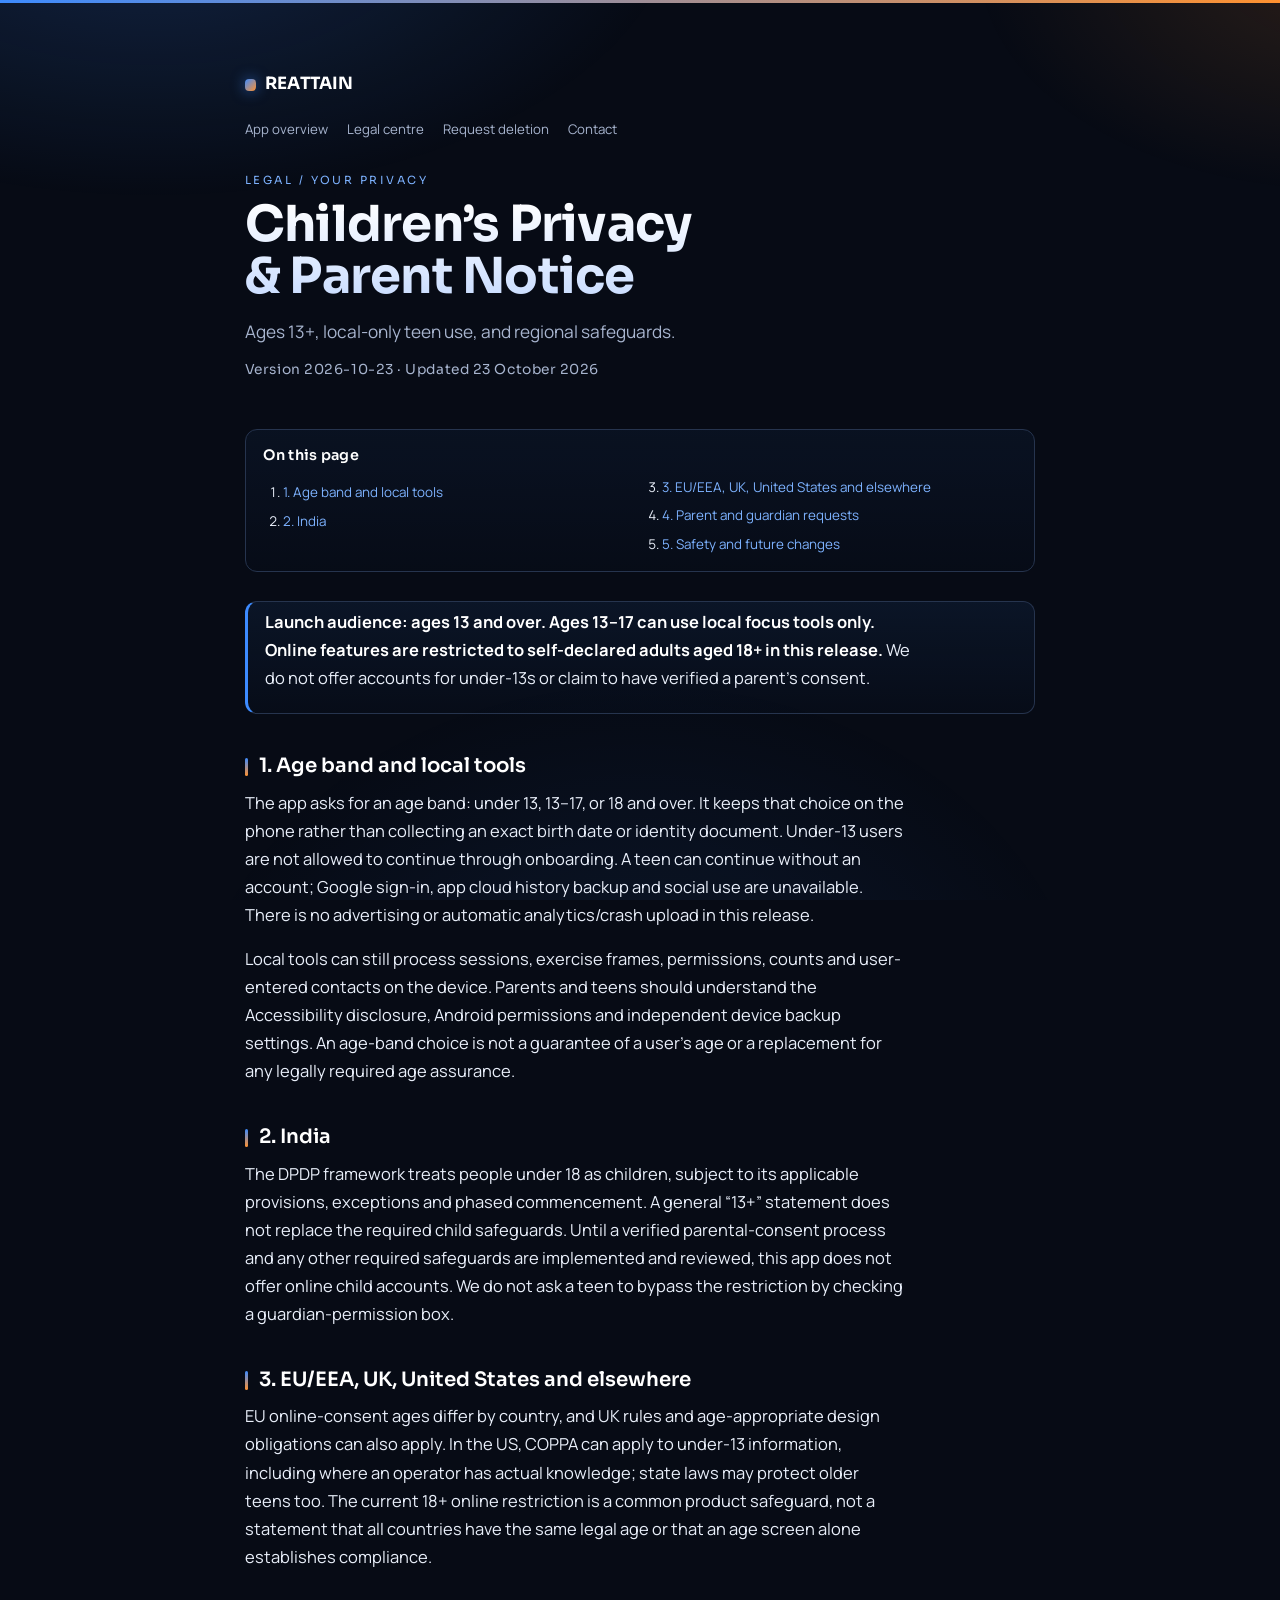
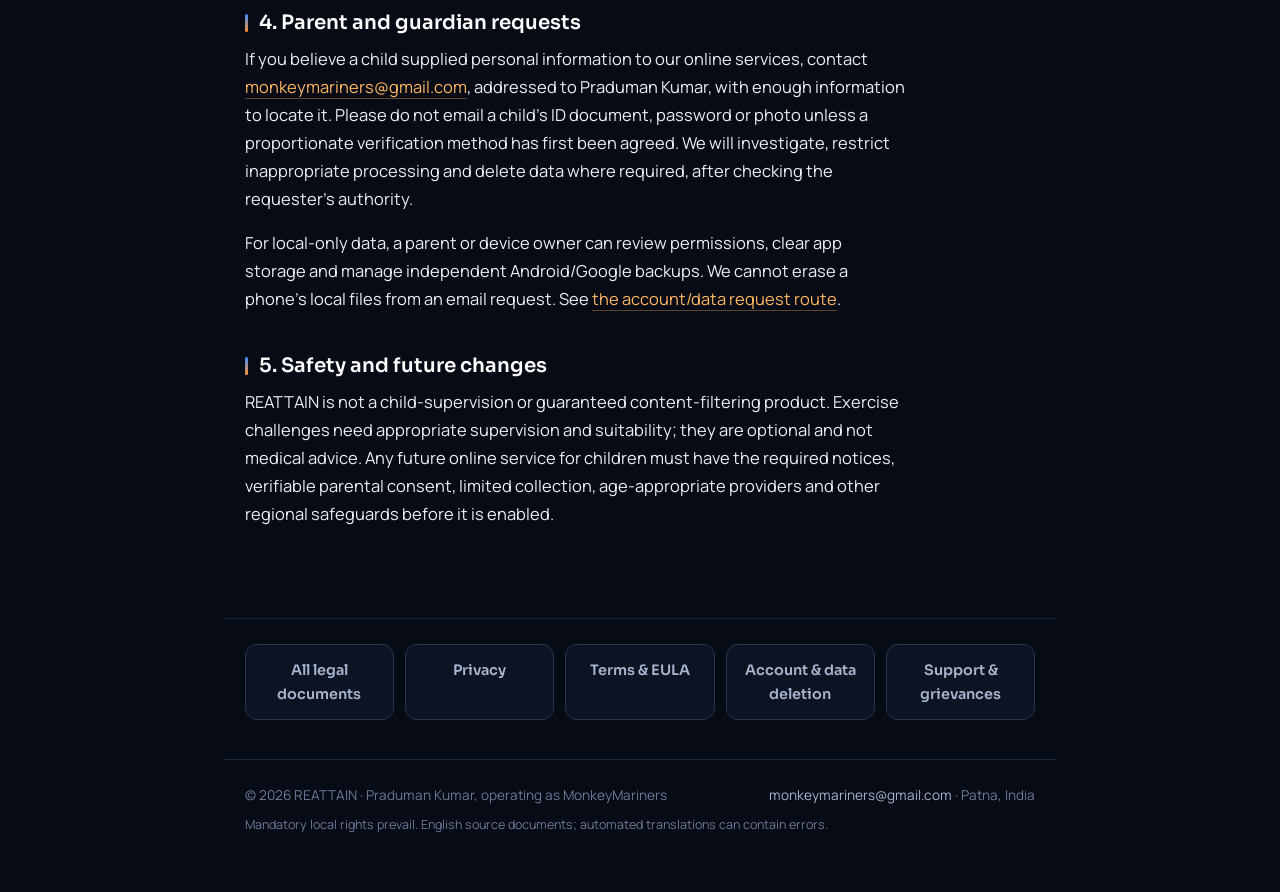
==== children-privacy.html @ 80f0c850 "Publish expanded legal centre with matching reference styling" ====
<!DOCTYPE html>
<html lang="en"><head><meta charset="utf-8"><meta name="viewport" content="width=device-width, initial-scale=1">
<meta name="description" content="Ages 13+, local-only teen use, and regional safeguards.">
<meta http-equiv="Content-Security-Policy" content="default-src 'none'; style-src 'self'; font-src 'self'; img-src 'self' data:; base-uri 'none'; form-action 'none'">
<meta name="referrer" content="strict-origin-when-cross-origin"><title>Children’s Privacy &amp; Parent Notice | REATTAIN</title>
<link rel="icon" type="image/png" href="favicon.png"><link rel="stylesheet" href="style.css"></head>
<body><a class="skip" href="#main">Skip to content</a><div class="bg-accents" aria-hidden="true"></div>
<header class="hero"><a class="brand" href="legal.html"><span class="dot" aria-hidden="true"></span> REATTAIN</a>
<nav class="top-nav" aria-label="Main navigation"><a href="home.html">App overview</a><a href="legal.html">Legal centre</a><a href="delete-account.html">Request deletion</a><a href="contact.html">Contact</a></nav>
<p class="eyebrow">Legal / Your privacy</p><h1>Children’s Privacy &amp; Parent Notice</h1><p class="lede">Ages 13+, local-only teen use, and regional safeguards.</p>
<p class="updated">Version 2026-10-23 · Updated 23 October 2026</p></header>
<main id="main" class="doc"><nav class="toc" aria-label="On this page"><h2>On this page</h2><ol><li><a href="#age">1. Age band and local tools</a></li><li><a href="#india">2. India</a></li><li><a href="#other-regions">3. EU/EEA, UK, United States and elsewhere</a></li><li><a href="#parents">4. Parent and guardian requests</a></li><li><a href="#safety">5. Safety and future changes</a></li></ol></nav>
<div class="box"><p><strong>Launch audience: ages 13 and over. Ages 13–17 can use local focus tools only. Online features are restricted to self-declared adults aged 18+ in this release.</strong> We do not offer accounts for under-13s or claim to have verified a parent’s consent.</p></div>
<h2 id="age">1. Age band and local tools</h2>
<p>The app asks for an age band: under 13, 13–17, or 18 and over. It keeps that choice on the phone rather than collecting an exact birth date or identity document. Under-13 users are not allowed to continue through onboarding. A teen can continue without an account; Google sign-in, app cloud history backup and social use are unavailable. There is no advertising or automatic analytics/crash upload in this release.</p>
<p>Local tools can still process sessions, exercise frames, permissions, counts and user-entered contacts on the device. Parents and teens should understand the Accessibility disclosure, Android permissions and independent device backup settings. An age-band choice is not a guarantee of a user’s age or a replacement for any legally required age assurance.</p>
<h2 id="india">2. India</h2>
<p>The DPDP framework treats people under 18 as children, subject to its applicable provisions, exceptions and phased commencement. A general “13+” statement does not replace the required child safeguards. Until a verified parental-consent process and any other required safeguards are implemented and reviewed, this app does not offer online child accounts. We do not ask a teen to bypass the restriction by checking a guardian-permission box.</p>
<h2 id="other-regions">3. EU/EEA, UK, United States and elsewhere</h2>
<p>EU online-consent ages differ by country, and UK rules and age-appropriate design obligations can also apply. In the US, COPPA can apply to under-13 information, including where an operator has actual knowledge; state laws may protect older teens too. The current 18+ online restriction is a common product safeguard, not a statement that all countries have the same legal age or that an age screen alone establishes compliance.</p>
<h2 id="parents">4. Parent and guardian requests</h2>
<p>If you believe a child supplied personal information to our online services, contact <a href="mailto:monkeymariners@gmail.com?subject=REATTAIN%20child%20privacy%20request">monkeymariners@gmail.com</a>, addressed to Praduman Kumar, with enough information to locate it. Please do not email a child’s ID document, password or photo unless a proportionate verification method has first been agreed. We will investigate, restrict inappropriate processing and delete data where required, after checking the requester’s authority.</p>
<p>For local-only data, a parent or device owner can review permissions, clear app storage and manage independent Android/Google backups. We cannot erase a phone’s local files from an email request. See <a href="delete-account.html">the account/data request route</a>.</p>
<h2 id="safety">5. Safety and future changes</h2>
<p>REATTAIN is not a child-supervision or guaranteed content-filtering product. Exercise challenges need appropriate supervision and suitability; they are optional and not medical advice. Any future online service for children must have the required notices, verifiable parental consent, limited collection, age-appropriate providers and other regional safeguards before it is enabled.</p>
</main>
<nav class="doc-nav" aria-label="Related legal pages"><a href="legal.html">All legal documents</a><a href="privacy-policy.html">Privacy</a><a href="terms-of-use.html">Terms &amp; EULA</a><a href="delete-account.html">Account &amp; data deletion</a><a href="contact.html">Support &amp; grievances</a></nav>
<footer class="foot"><p>© 2026 REATTAIN · Praduman Kumar, operating as MonkeyMariners</p><p><a href="mailto:monkeymariners@gmail.com">monkeymariners@gmail.com</a> · Patna, India</p><p>Mandatory local rights prevail. English source documents; automated translations can contain errors.</p></footer></body></html>
---- style.css ----
/* Same Sora / Manrope typography as the original site, hosted locally. */
@font-face{font-family:"Sora";font-style:normal;font-weight:100 800;font-display:swap;src:url("fonts/Sora-Variable.ttf") format("truetype")}
@font-face{font-family:"Manrope";font-style:normal;font-weight:200 800;font-display:swap;src:url("fonts/Manrope-Variable.ttf") format("truetype")}
/* REATTAIN legal pages — futuristic dark theme in the app's palette:
   near-black navy, electric blue, orange sun, white. Shared by every page. */
:root{
  --bg:#070B15; --bg-soft:#0C1322; --bg-card:#0F1728;
  --ink:#E9EFFA; --ink-2:#A7B4CE; --ink-3:#6C7A97;
  --line:#1A2438; --line-2:#26344E;
  --blue:#3D8BFF; --blue-2:#7DB2FF;
  --orange:#FF9130; --orange-2:#FFB662;
  --white:#FFFFFF;
}
*{box-sizing:border-box}
html{scroll-behavior:smooth}
body{
  margin:0; background:var(--bg); color:var(--ink);
  font-family:"Manrope",system-ui,-apple-system,sans-serif;
  font-size:16.5px; line-height:1.7; -webkit-font-smoothing:antialiased;
  overflow-x:hidden;
}
body::before{ /* thin gradient bar at the very top */
  content:""; position:fixed; inset:0 0 auto 0; height:3px; z-index:10;
  background:linear-gradient(90deg,var(--blue),var(--orange));
}
.bg-accents{ /* ambient glows */
  position:fixed; inset:0; z-index:-1; pointer-events:none;
  background:
    radial-gradient(55rem 30rem at 12% -10%, rgba(61,139,255,.20), transparent 60%),
    radial-gradient(42rem 26rem at 105% -4%, rgba(255,145,48,.14), transparent 55%),
    radial-gradient(48rem 40rem at 50% 118%, rgba(61,139,255,.10), transparent 60%);
}

/* hero */
.hero{max-width:52rem; margin:0 auto; padding:clamp(2.6rem,7vw,4.4rem) 1.3rem 1.4rem;}
.brand{display:inline-flex; align-items:center; gap:.55rem; text-decoration:none;
  font-family:"Sora",sans-serif; font-weight:700; color:var(--white); font-size:1.06rem; letter-spacing:.01em;}
.brand .dot{width:.72rem; height:.72rem; border-radius:4px;
  background:linear-gradient(135deg,var(--blue),var(--orange)); box-shadow:0 0 14px rgba(61,139,255,.6);}
.eyebrow{font-family:"Sora",sans-serif; text-transform:uppercase; letter-spacing:.22em;
  font-size:.7rem; color:var(--blue-2); margin:1.9rem 0 .55rem;}
.hero h1{font-family:"Sora",sans-serif; font-weight:700; font-size:clamp(2.1rem,6.2vw,3.1rem);
  line-height:1.04; letter-spacing:-.015em; margin:0; text-wrap:balance;
  background:linear-gradient(180deg,#ffffff,#c8dcff); -webkit-background-clip:text; background-clip:text; color:transparent;}
.updated{margin:.75rem 0 0; color:var(--ink-3); font-family:"Sora",sans-serif; font-size:.86rem; letter-spacing:.04em;}

/* document body */
.doc{max-width:52rem; margin:0 auto; padding:1rem 1.3rem 2rem;}
.doc h2{font-family:"Sora",sans-serif; font-weight:600; font-size:1.24rem; line-height:1.25;
  color:var(--white); margin:2.5rem 0 .6rem; padding-left:.9rem; position:relative; text-wrap:balance;}
.doc h2::before{content:""; position:absolute; left:0; top:.16em; bottom:.16em; width:3px; border-radius:3px;
  background:linear-gradient(180deg,var(--blue),var(--orange));}
.doc p{margin:0 0 1rem; max-width:66ch; color:var(--ink);}
.doc strong{color:var(--white); font-weight:700;}
.doc em{color:var(--blue-2); font-style:normal;}
.doc a{color:var(--orange-2); text-decoration:none; border-bottom:1px solid rgba(255,182,98,.35);}
.doc a:hover{color:var(--orange);}
.doc ul{padding-left:1.2rem; margin:0 0 1rem;}
.doc li{margin:.4rem 0; color:var(--ink);}
.doc ul.never li{list-style:none; position:relative; padding-left:1.7rem;}
.doc ul.never li::before{content:"✕"; position:absolute; left:0; top:0; color:var(--orange); font-weight:700;}
.box{border:1px solid var(--line-2); border-left:3px solid var(--blue); border-radius:12px;
  background:linear-gradient(180deg,rgba(61,139,255,.08),rgba(61,139,255,.015)); padding:.35rem 1.1rem; margin:1.5rem 0;}
code{background:rgba(120,140,180,.18); padding:.12rem .4rem; border-radius:5px; font-size:.9em;}

/* tables */
.tbl-wrap{overflow-x:auto; margin:1.1rem 0; border:1px solid var(--line); border-radius:12px;}
table{width:100%; border-collapse:separate; border-spacing:0; font-size:.94rem; min-width:30rem;}
th,td{text-align:left; vertical-align:top; padding:.72rem .9rem; border-bottom:1px solid var(--line);}
th{background:var(--bg-soft); font-family:"Sora",sans-serif; font-weight:600; color:var(--blue-2);
  font-size:.72rem; letter-spacing:.05em; text-transform:uppercase;}
tr:last-child td{border-bottom:none;}
td{color:var(--ink-2);} td strong{color:var(--ink);}

/* bottom navigation — every page links to all four */
.doc-nav{max-width:52rem; margin:2.6rem auto 0; padding:1.6rem 1.3rem 0; border-top:1px solid var(--line);
  display:flex; flex-wrap:wrap; gap:.7rem;}
.doc-nav a{flex:1 1 8rem; text-align:center; text-decoration:none; font-family:"Sora",sans-serif;
  font-weight:600; font-size:.9rem; padding:.78rem 1rem; border-radius:12px; color:var(--ink-2);
  border:1px solid var(--line-2); background:var(--bg-soft); transition:transform .18s, box-shadow .18s, color .18s, border-color .18s;}
.doc-nav a:hover{color:var(--white); border-color:var(--blue); transform:translateY(-2px); box-shadow:0 10px 24px rgba(61,139,255,.18);}
.doc-nav a.active{color:#081020; border-color:transparent; background:linear-gradient(135deg,var(--blue),var(--orange)); box-shadow:0 10px 26px rgba(61,139,255,.30);}

/* footer */
.foot{max-width:52rem; margin:2.4rem auto 0; padding:1.5rem 1.3rem 3.6rem; border-top:1px solid var(--line);
  display:flex; flex-wrap:wrap; gap:.5rem 1.4rem; align-items:center; justify-content:space-between; color:var(--ink-3); font-size:.85rem;}
.foot .power{font-family:"Sora",sans-serif; color:var(--ink-2);}
.foot .power strong{font-weight:700; background:linear-gradient(135deg,var(--blue-2),var(--orange-2)); -webkit-background-clip:text; background-clip:text; color:transparent;}
.foot a{color:var(--ink-2); text-decoration:none;}
.foot a:hover{color:var(--orange-2);}

@media (max-width:520px){ .doc-nav a{flex:1 1 40%;} }
@media (prefers-reduced-motion:reduce){ *{transition:none!important;} html{scroll-behavior:auto;} }

/* Legal centre additions use the original site's type, colours and spacing. */
:root{color-scheme:dark}html{scroll-padding-top:1.5rem}body{overflow-wrap:anywhere}
a:focus-visible,[tabindex]:focus-visible{outline:3px solid var(--orange-2);outline-offset:5px;border-radius:4px}
.skip{position:absolute;top:-8rem;left:1rem;z-index:20;background:var(--bg-soft);color:var(--orange-2);padding:.7rem 1rem}.skip:focus{top:.75rem}
.top-nav{display:flex;flex-wrap:wrap;gap:.5rem 1.2rem;margin-top:1.2rem;font-size:.83rem}.top-nav a{color:var(--ink-2);text-decoration:none}.top-nav a:hover,.top-nav a[aria-current]{color:var(--orange-2)}
.lede{font-size:1.08rem;color:var(--ink-2);max-width:60ch;margin:.9rem 0 0}.doc h3{font-family:"Sora",sans-serif;font-size:1.06rem;font-weight:600;color:var(--white);line-height:1.4}
.toc{margin:.6rem 0 1.8rem;border:1px solid var(--line-2);border-radius:12px;padding:1rem 1.1rem;background:linear-gradient(180deg,rgba(61,139,255,.055),rgba(61,139,255,.01))}
.toc h2{font-size:.9rem;letter-spacing:.02em;margin:0 0 .7rem;padding:0}.toc h2:before{display:none}.toc ol{columns:2;column-gap:1.6rem;margin:0;padding-left:1.2rem}.toc li{font-size:.84rem;break-inside:avoid;margin:.35rem 0}.toc a{color:var(--blue-2);border-bottom:0}
.policy-grid{display:grid;grid-template-columns:repeat(2,minmax(0,1fr));gap:1rem}.doc a.policy-card{display:flex;flex-direction:column;gap:.5rem;border:1px solid var(--line-2);border-radius:16px;padding:1.3rem;background:linear-gradient(180deg,var(--bg-soft),rgba(12,19,34,.35));transition:transform .18s,border-color .18s,box-shadow .18s}
.policy-card h3{margin:0}.doc .policy-card p{margin:0 0 .5rem;color:var(--ink-2);font-size:.92rem}.policy-card span{margin-top:auto;color:var(--orange-2);font-family:"Sora",sans-serif;font-size:.76rem;font-weight:600}.doc a.policy-card:hover{border-color:var(--blue);transform:translateY(-3px);box-shadow:0 16px 32px rgba(61,139,255,.16)}
.doc a.button{display:inline-block;border:1px solid var(--line-2);border-radius:10px;padding:.65rem 1rem;background:linear-gradient(135deg,rgba(61,139,255,.18),rgba(255,145,48,.12));font-family:"Sora",sans-serif;font-size:.88rem;font-weight:600}
dt{font-family:"Sora",sans-serif;font-size:.83rem;color:var(--blue-2);font-weight:600}dd{margin:0 0 1rem}.foot p{margin:0}.foot p:last-child{flex-basis:100%;font-size:.78rem;line-height:1.6}.updated{color:var(--ink-2)}
@media(max-width:600px){.policy-grid{grid-template-columns:1fr}.toc ol{columns:1}.top-nav{gap:.5rem 1rem}.hero h1{overflow-wrap:anywhere}.doc-nav a{flex:1 1 40%}}
@media print{:root{color-scheme:light}body{background:#fff;color:#111}.bg-accents,.top-nav,.doc-nav,.skip,body:before{display:none}.hero h1{background:none;color:#111;-webkit-text-fill-color:#111}.doc p,.doc li,.doc strong,.doc h2,.doc h3,td{color:#111}.box,.toc,.policy-card{background:#fff;break-inside:avoid}.tbl-wrap{overflow:visible}table{min-width:0}.hero,.doc,.foot{max-width:none}.foot{color:#333}}
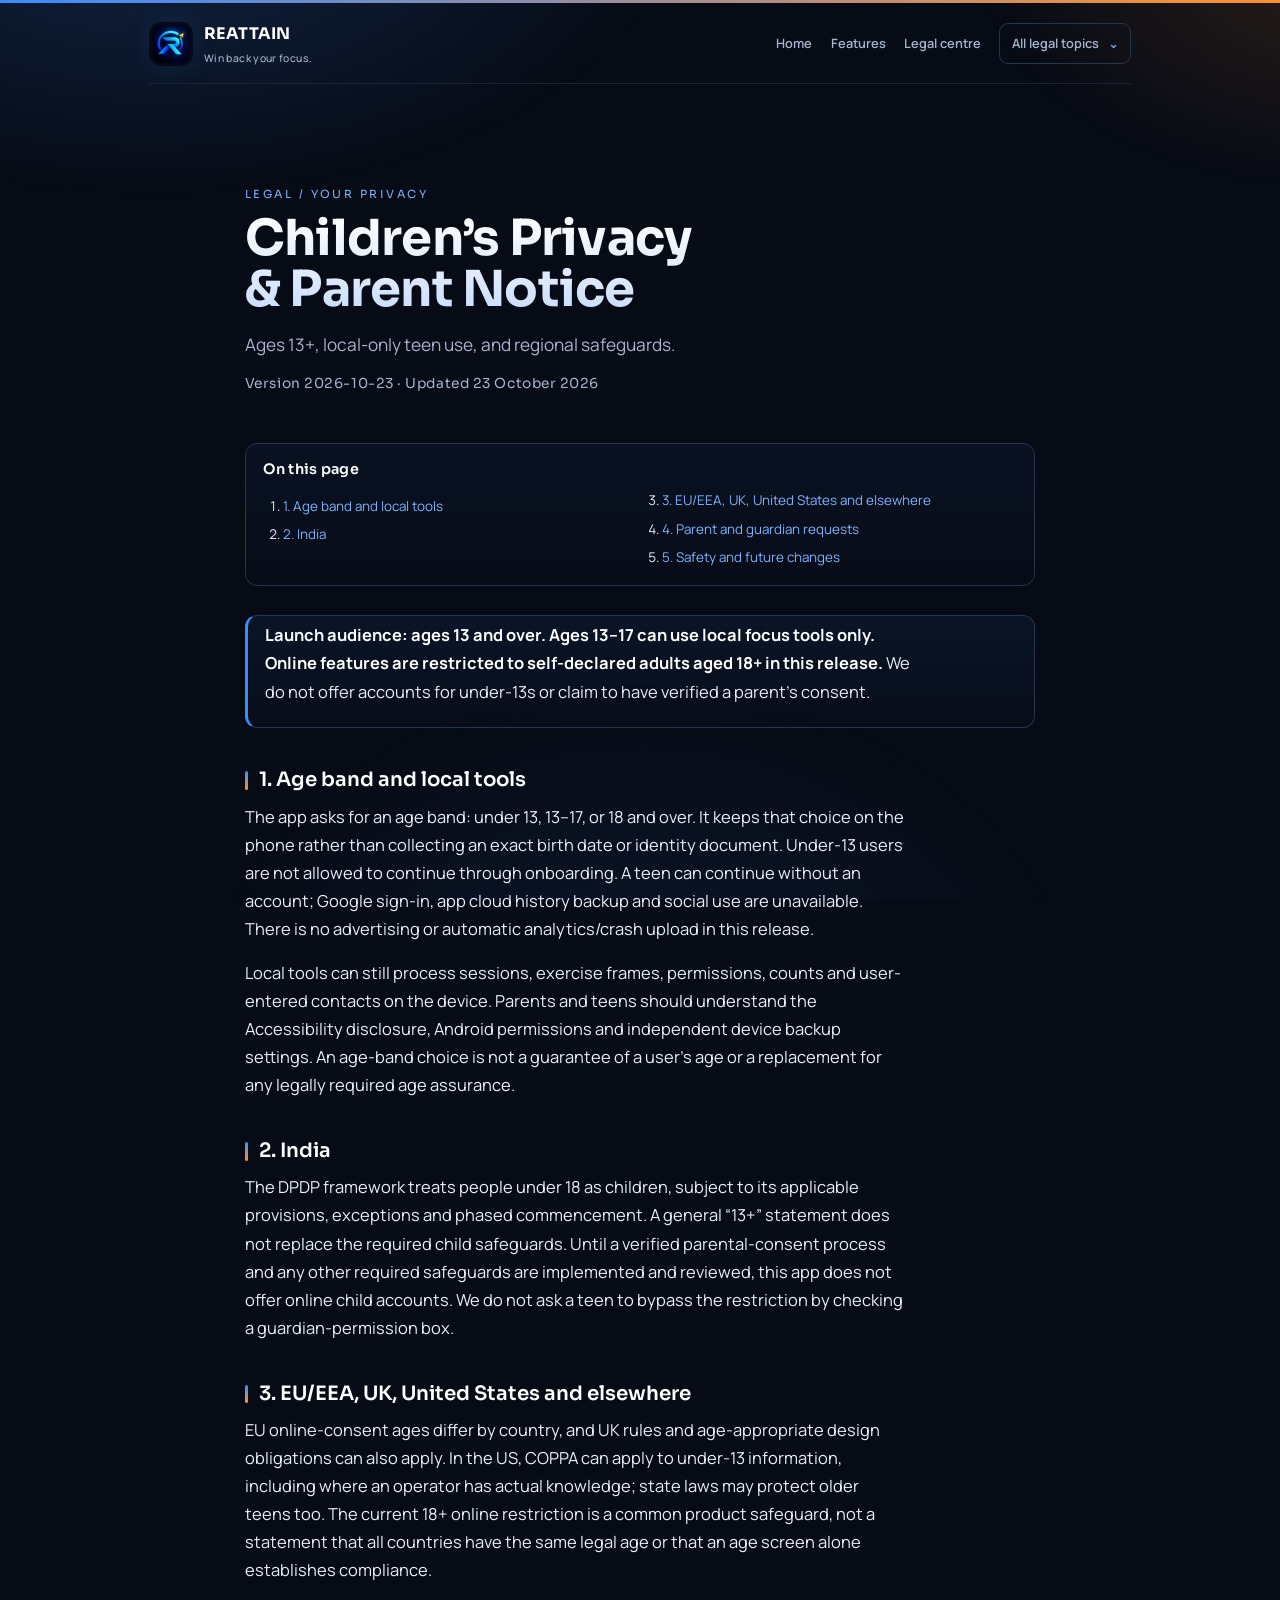
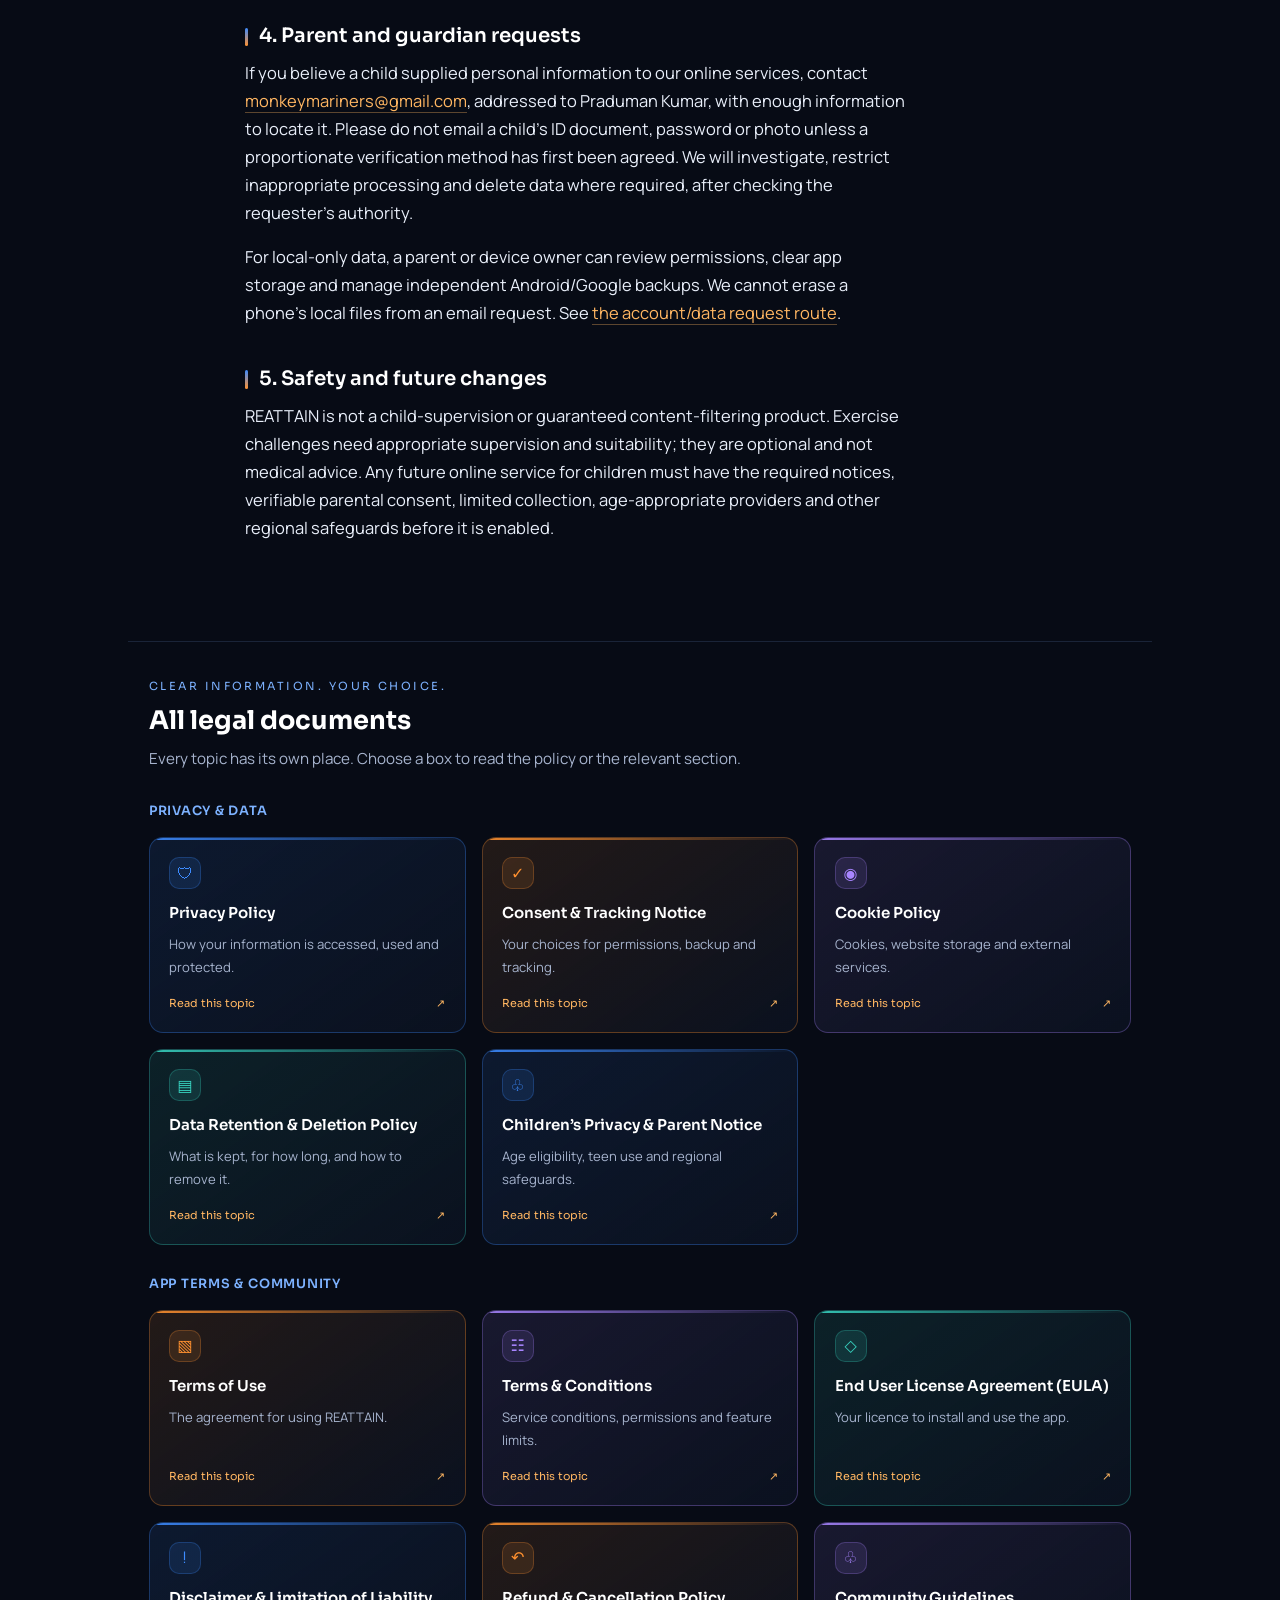
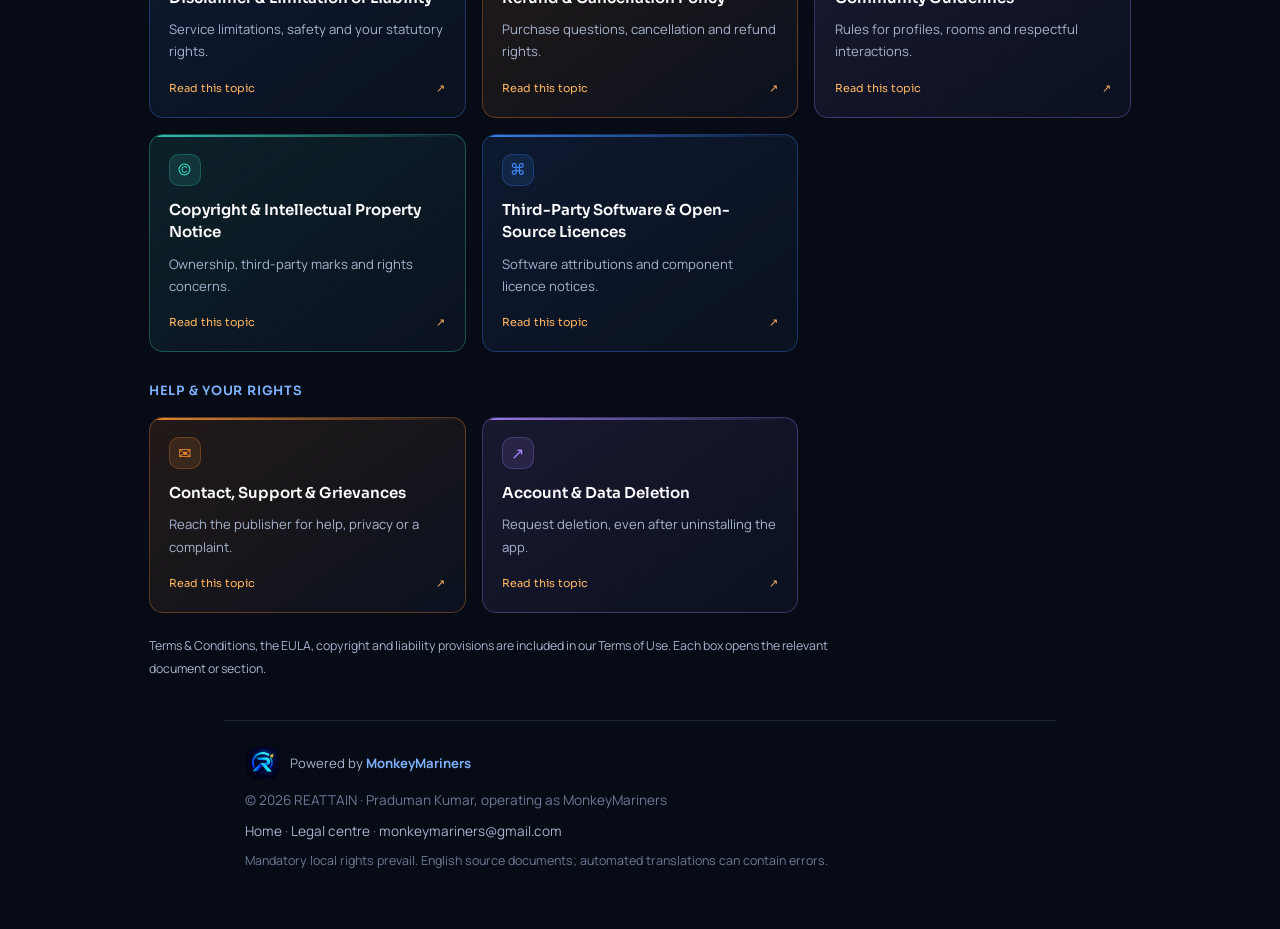
==== commit 55a1ee9c: "Restore app home showcase and complete colourful legal navigation" ====
--- a/children-privacy.html
+++ b/children-privacy.html
@@ -5,10 +5,56 @@
 <meta name="referrer" content="strict-origin-when-cross-origin"><title>Children’s Privacy &amp; Parent Notice | REATTAIN</title>
 <link rel="icon" type="image/png" href="favicon.png"><link rel="stylesheet" href="style.css"></head>
 <body><a class="skip" href="#main">Skip to content</a><div class="bg-accents" aria-hidden="true"></div>
-<header class="hero"><a class="brand" href="legal.html"><span class="dot" aria-hidden="true"></span> REATTAIN</a>
-<nav class="top-nav" aria-label="Main navigation"><a href="home.html">App overview</a><a href="legal.html">Legal centre</a><a href="delete-account.html">Request deletion</a><a href="contact.html">Contact</a></nav>
-<p class="eyebrow">Legal / Your privacy</p><h1>Children’s Privacy &amp; Parent Notice</h1><p class="lede">Ages 13+, local-only teen use, and regional safeguards.</p>
-<p class="updated">Version 2026-10-23 · Updated 23 October 2026</p></header>
+<header class="site-header">
+  <div class="site-header-inner">
+    <a class="brand" href="home.html" aria-label="REATTAIN home">
+      <img class="brand-logo" src="favicon.png" width="44" height="44" alt="">
+      <span>REATTAIN<small>Win back your focus.</small></span>
+    </a>
+    <nav class="site-links" aria-label="Main navigation">
+      <a href="home.html">Home</a>
+      <a href="home.html#features">Features</a>
+      <a href="legal.html">Legal centre</a>
+      <details class="legal-menu">
+        <summary>All legal topics</summary>
+        <div class="legal-menu-panel">
+          <div class="legal-menu-column">
+            <h3>Privacy &amp; data</h3>
+            <ul>
+              <li><a href="privacy-policy.html">Privacy Policy</a></li>
+              <li><a href="consent-notice.html">Consent &amp; Tracking Notice</a></li>
+              <li><a href="cookie-policy.html">Cookie Policy</a></li>
+              <li><a href="data-retention.html">Data Retention &amp; Deletion Policy</a></li>
+              <li><a href="children-privacy.html">Children’s Privacy &amp; Parent Notice</a></li>
+            </ul>
+          </div>
+          <div class="legal-menu-column">
+            <h3>App terms &amp; community</h3>
+            <ul>
+              <li><a href="terms-of-use.html">Terms of Use</a></li>
+              <li><a href="terms-of-use.html#features">Terms &amp; Conditions</a></li>
+              <li><a href="terms-of-use.html#licence">End User License Agreement (EULA)</a></li>
+              <li><a href="terms-of-use.html#disclaimers">Disclaimer &amp; Limitation of Liability</a></li>
+              <li><a href="refund-policy.html">Refund &amp; Cancellation Policy</a></li>
+              <li><a href="community-guidelines.html">Community Guidelines</a></li>
+              <li><a href="terms-of-use.html#intellectual-property">Copyright &amp; Intellectual Property Notice</a></li>
+              <li><a href="open-source-licenses.html">Third-Party Software &amp; Open-Source Licences</a></li>
+            </ul>
+          </div>
+          <div class="legal-menu-column">
+            <h3>Help &amp; your rights</h3>
+            <ul>
+              <li><a href="contact.html">Contact, Support &amp; Grievances</a></li>
+              <li><a href="delete-account.html">Account &amp; Data Deletion</a></li>
+            </ul>
+          </div>
+        </div>
+      </details>
+    </nav>
+  </div>
+</header>
+<div class="hero"><p class="eyebrow">Legal / Your privacy</p><h1>Children’s Privacy &amp; Parent Notice</h1><p class="lede">Ages 13+, local-only teen use, and regional safeguards.</p>
+<p class="updated">Version 2026-10-23 · Updated 23 October 2026</p></div>
 <main id="main" class="doc"><nav class="toc" aria-label="On this page"><h2>On this page</h2><ol><li><a href="#age">1. Age band and local tools</a></li><li><a href="#india">2. India</a></li><li><a href="#other-regions">3. EU/EEA, UK, United States and elsewhere</a></li><li><a href="#parents">4. Parent and guardian requests</a></li><li><a href="#safety">5. Safety and future changes</a></li></ol></nav>
 <div class="box"><p><strong>Launch audience: ages 13 and over. Ages 13–17 can use local focus tools only. Online features are restricted to self-declared adults aged 18+ in this release.</strong> We do not offer accounts for under-13s or claim to have verified a parent’s consent.</p></div>
 <h2 id="age">1. Age band and local tools</h2>
@@ -24,5 +70,122 @@
 <h2 id="safety">5. Safety and future changes</h2>
 <p>REATTAIN is not a child-supervision or guaranteed content-filtering product. Exercise challenges need appropriate supervision and suitability; they are optional and not medical advice. Any future online service for children must have the required notices, verifiable parental consent, limited collection, age-appropriate providers and other regional safeguards before it is enabled.</p>
 </main>
-<nav class="doc-nav" aria-label="Related legal pages"><a href="legal.html">All legal documents</a><a href="privacy-policy.html">Privacy</a><a href="terms-of-use.html">Terms &amp; EULA</a><a href="delete-account.html">Account &amp; data deletion</a><a href="contact.html">Support &amp; grievances</a></nav>
-<footer class="foot"><p>© 2026 REATTAIN · Praduman Kumar, operating as MonkeyMariners</p><p><a href="mailto:monkeymariners@gmail.com">monkeymariners@gmail.com</a> · Patna, India</p><p>Mandatory local rights prevail. English source documents; automated translations can contain errors.</p></footer></body></html>
+<section class="legal-directory" id="legal-documents" aria-labelledby="legal-directory-title">
+  <div class="directory-heading">
+    <p class="eyebrow">Clear information. Your choice.</p>
+    <h2 id="legal-directory-title">All legal documents</h2>
+    <p>Every topic has its own place. Choose a box to read the policy or the relevant section.</p>
+  </div>
+    <section class="legal-topic-group" aria-labelledby="legal-privacy">
+      <h3 class="directory-group-title" id="legal-privacy">Privacy &amp; data</h3>
+      <div class="legal-topic-grid">
+        <a class="legal-topic tone-blue" href="privacy-policy.html">
+          <span class="topic-icon" aria-hidden="true">🛡</span>
+          <h3>Privacy Policy</h3>
+          <p>How your information is accessed, used and protected.</p>
+          <span class="topic-action">Read this topic <span aria-hidden="true">↗</span></span>
+        </a>
+        <a class="legal-topic tone-orange" href="consent-notice.html">
+          <span class="topic-icon" aria-hidden="true">✓</span>
+          <h3>Consent &amp; Tracking Notice</h3>
+          <p>Your choices for permissions, backup and tracking.</p>
+          <span class="topic-action">Read this topic <span aria-hidden="true">↗</span></span>
+        </a>
+        <a class="legal-topic tone-violet" href="cookie-policy.html">
+          <span class="topic-icon" aria-hidden="true">◉</span>
+          <h3>Cookie Policy</h3>
+          <p>Cookies, website storage and external services.</p>
+          <span class="topic-action">Read this topic <span aria-hidden="true">↗</span></span>
+        </a>
+        <a class="legal-topic tone-teal" href="data-retention.html">
+          <span class="topic-icon" aria-hidden="true">▤</span>
+          <h3>Data Retention &amp; Deletion Policy</h3>
+          <p>What is kept, for how long, and how to remove it.</p>
+          <span class="topic-action">Read this topic <span aria-hidden="true">↗</span></span>
+        </a>
+        <a class="legal-topic tone-blue" href="children-privacy.html">
+          <span class="topic-icon" aria-hidden="true">♧</span>
+          <h3>Children’s Privacy &amp; Parent Notice</h3>
+          <p>Age eligibility, teen use and regional safeguards.</p>
+          <span class="topic-action">Read this topic <span aria-hidden="true">↗</span></span>
+        </a>
+      </div>
+    </section>
+    <section class="legal-topic-group" aria-labelledby="legal-terms">
+      <h3 class="directory-group-title" id="legal-terms">App terms &amp; community</h3>
+      <div class="legal-topic-grid">
+        <a class="legal-topic tone-orange" href="terms-of-use.html">
+          <span class="topic-icon" aria-hidden="true">▧</span>
+          <h3>Terms of Use</h3>
+          <p>The agreement for using REATTAIN.</p>
+          <span class="topic-action">Read this topic <span aria-hidden="true">↗</span></span>
+        </a>
+        <a class="legal-topic tone-violet" href="terms-of-use.html#features">
+          <span class="topic-icon" aria-hidden="true">☷</span>
+          <h3>Terms &amp; Conditions</h3>
+          <p>Service conditions, permissions and feature limits.</p>
+          <span class="topic-action">Read this topic <span aria-hidden="true">↗</span></span>
+        </a>
+        <a class="legal-topic tone-teal" href="terms-of-use.html#licence">
+          <span class="topic-icon" aria-hidden="true">◇</span>
+          <h3>End User License Agreement (EULA)</h3>
+          <p>Your licence to install and use the app.</p>
+          <span class="topic-action">Read this topic <span aria-hidden="true">↗</span></span>
+        </a>
+        <a class="legal-topic tone-blue" href="terms-of-use.html#disclaimers">
+          <span class="topic-icon" aria-hidden="true">!</span>
+          <h3>Disclaimer &amp; Limitation of Liability</h3>
+          <p>Service limitations, safety and your statutory rights.</p>
+          <span class="topic-action">Read this topic <span aria-hidden="true">↗</span></span>
+        </a>
+        <a class="legal-topic tone-orange" href="refund-policy.html">
+          <span class="topic-icon" aria-hidden="true">↶</span>
+          <h3>Refund &amp; Cancellation Policy</h3>
+          <p>Purchase questions, cancellation and refund rights.</p>
+          <span class="topic-action">Read this topic <span aria-hidden="true">↗</span></span>
+        </a>
+        <a class="legal-topic tone-violet" href="community-guidelines.html">
+          <span class="topic-icon" aria-hidden="true">♧</span>
+          <h3>Community Guidelines</h3>
+          <p>Rules for profiles, rooms and respectful interactions.</p>
+          <span class="topic-action">Read this topic <span aria-hidden="true">↗</span></span>
+        </a>
+        <a class="legal-topic tone-teal" href="terms-of-use.html#intellectual-property">
+          <span class="topic-icon" aria-hidden="true">©</span>
+          <h3>Copyright &amp; Intellectual Property Notice</h3>
+          <p>Ownership, third-party marks and rights concerns.</p>
+          <span class="topic-action">Read this topic <span aria-hidden="true">↗</span></span>
+        </a>
+        <a class="legal-topic tone-blue" href="open-source-licenses.html">
+          <span class="topic-icon" aria-hidden="true">⌘</span>
+          <h3>Third-Party Software &amp; Open-Source Licences</h3>
+          <p>Software attributions and component licence notices.</p>
+          <span class="topic-action">Read this topic <span aria-hidden="true">↗</span></span>
+        </a>
+      </div>
+    </section>
+    <section class="legal-topic-group" aria-labelledby="legal-help">
+      <h3 class="directory-group-title" id="legal-help">Help &amp; your rights</h3>
+      <div class="legal-topic-grid">
+        <a class="legal-topic tone-orange" href="contact.html">
+          <span class="topic-icon" aria-hidden="true">✉</span>
+          <h3>Contact, Support &amp; Grievances</h3>
+          <p>Reach the publisher for help, privacy or a complaint.</p>
+          <span class="topic-action">Read this topic <span aria-hidden="true">↗</span></span>
+        </a>
+        <a class="legal-topic tone-violet" href="delete-account.html">
+          <span class="topic-icon" aria-hidden="true">↗</span>
+          <h3>Account &amp; Data Deletion</h3>
+          <p>Request deletion, even after uninstalling the app.</p>
+          <span class="topic-action">Read this topic <span aria-hidden="true">↗</span></span>
+        </a>
+      </div>
+    </section>
+  <p class="directory-note">Terms &amp; Conditions, the EULA, copyright and liability provisions are included in our Terms of Use. Each box opens the relevant document or section.</p>
+</section>
+<footer class="foot">
+  <div class="footer-brand"><img src="favicon.png" width="36" height="36" alt=""><span>Powered by <strong>MonkeyMariners</strong></span></div>
+  <p>© 2026 REATTAIN · Praduman Kumar, operating as MonkeyMariners</p>
+  <p><a href="home.html">Home</a> · <a href="legal.html">Legal centre</a> · <a href="mailto:monkeymariners@gmail.com">monkeymariners@gmail.com</a></p>
+  <p>Mandatory local rights prevail. English source documents; automated translations can contain errors.</p>
+</footer></body></html>
--- a/style.css
+++ b/style.css
@@ -106,3 +106,20 @@
 dt{font-family:"Sora",sans-serif;font-size:.83rem;color:var(--blue-2);font-weight:600}dd{margin:0 0 1rem}.foot p{margin:0}.foot p:last-child{flex-basis:100%;font-size:.78rem;line-height:1.6}.updated{color:var(--ink-2)}
 @media(max-width:600px){.policy-grid{grid-template-columns:1fr}.toc ol{columns:1}.top-nav{gap:.5rem 1rem}.hero h1{overflow-wrap:anywhere}.doc-nav a{flex:1 1 40%}}
 @media print{:root{color-scheme:light}body{background:#fff;color:#111}.bg-accents,.top-nav,.doc-nav,.skip,body:before{display:none}.hero h1{background:none;color:#111;-webkit-text-fill-color:#111}.doc p,.doc li,.doc strong,.doc h2,.doc h3,td{color:#111}.box,.toc,.policy-card{background:#fff;break-inside:avoid}.tbl-wrap{overflow:visible}table{min-width:0}.hero,.doc,.foot{max-width:none}.foot{color:#333}}
+
+/* App showcase, logo navigation and the complete legal card directory. */
+.tone-blue{--accent:61,139,255}.tone-orange{--accent:255,145,48}.tone-violet{--accent:168,133,255}.tone-teal{--accent:56,210,192}
+.site-header{padding:1.25rem 1.3rem 0}.site-header-inner{position:relative;max-width:61.4rem;margin:0 auto;display:flex;align-items:center;justify-content:space-between;gap:1.25rem;padding-bottom:1rem;border-bottom:1px solid var(--line)}
+.site-header .brand{gap:.7rem;font-size:1rem;flex-shrink:0}.brand-logo{width:44px;height:44px;border-radius:12px;box-shadow:0 0 24px rgba(61,139,255,.13)}.site-header .brand span{display:block}.brand small{display:block;font-family:"Manrope",sans-serif;font-size:.65rem;font-weight:500;letter-spacing:.035em;color:var(--ink-2);margin-top:.15rem}
+.site-links{display:flex;align-items:center;gap:1.15rem;font-size:.8rem;font-weight:600}.site-links>a,.legal-menu summary{color:var(--ink-2);text-decoration:none;white-space:nowrap}.site-links>a:hover,.site-links>a[aria-current],.legal-menu[open] summary{color:var(--orange-2)}.legal-menu summary{cursor:pointer;list-style:none;border:1px solid var(--line-2);border-radius:9px;padding:.55rem .7rem}.legal-menu summary::-webkit-details-marker{display:none}.legal-menu summary:after{content:"⌄";margin-left:.6rem;color:var(--blue-2)}
+.legal-menu-panel{position:absolute;top:calc(100% + .6rem);left:0;right:0;z-index:15;display:grid;grid-template-columns:1fr 1.3fr 1fr;gap:1.6rem;padding:1.5rem;border:1px solid var(--line-2);border-radius:16px;background:#0c1322;box-shadow:0 24px 70px rgba(0,0,0,.5);max-height:75vh;overflow-y:auto}.legal-menu-column h3{font-family:"Sora",sans-serif;font-size:.78rem;color:var(--blue-2);margin:0 0 .7rem}.legal-menu-column ul{list-style:none;padding:0;margin:0}.legal-menu-column li{margin:0}.legal-menu-column a{display:block;padding:.45rem .4rem;border-radius:6px;font-size:.8rem;color:var(--ink);text-decoration:none;line-height:1.5}.legal-menu-column a:hover{background:rgba(61,139,255,.12);color:var(--orange-2)}
+.home-hero.hero{max-width:64rem;display:grid;grid-template-columns:1.7fr 1fr;gap:2rem;align-items:center;padding-top:3.5rem;padding-bottom:2rem}.home-hero .eyebrow{margin-top:0}.home-hero h1{font-size:clamp(2.2rem,5.4vw,3.35rem);line-height:1.12}.home-hero h1 span{color:var(--orange-2);-webkit-text-fill-color:var(--orange-2)}.home-intro{color:var(--ink-2);font-size:1.06rem;line-height:1.8;margin:1.2rem 0}.home-intro strong{color:var(--white);font-weight:600}.home-mark{text-align:center;position:relative}.home-mark img{width:100%;max-width:300px;height:auto;filter:drop-shadow(0 0 45px rgba(24,139,255,.15));border-radius:22%}.home-mark p{font-family:"Sora",sans-serif;color:var(--blue-2);font-size:.8rem;letter-spacing:.04em;margin:.8rem 0 0}
+.hero-badges{display:flex;flex-wrap:wrap;gap:.45rem}.hero-badges span{border:1px solid var(--line-2);border-radius:999px;padding:.25rem .65rem;font-size:.7rem;color:var(--blue-2);background:rgba(61,139,255,.06)}.hero-badges span:nth-child(2){color:var(--orange-2);border-color:rgba(255,145,48,.3);background:rgba(255,145,48,.06)}.hero-actions{display:flex;flex-wrap:wrap;gap:.65rem;margin-top:1.6rem}.primary-action,.secondary-action{font-family:"Sora",sans-serif;font-weight:600;font-size:.79rem;border-radius:10px;padding:.8rem 1rem;text-decoration:none;display:inline-flex;align-items:center;gap:.8rem}.primary-action{background:linear-gradient(120deg,#5197ff,#7db2ff);color:#081020;box-shadow:0 10px 24px rgba(61,139,255,.18)}.primary-action:hover{color:#081020;background:#a5ccff}.secondary-action{color:var(--orange-2);border:1px solid rgba(255,145,48,.32);background:rgba(255,145,48,.055)}
+.home-section,.legal-directory{max-width:64rem;margin:2.5rem auto 0;padding:0 1.3rem}.section-intro{margin-bottom:1.2rem}.section-intro .eyebrow,.directory-heading .eyebrow{margin:0 0 .5rem}.section-intro h2,.directory-heading h2{font-family:"Sora",sans-serif;font-size:1.6rem;line-height:1.3;color:var(--white);margin:0 0 .55rem}.section-intro>p:last-child,.directory-heading>p:last-child{color:var(--ink-2);font-size:.95rem;margin:0;max-width:66ch}
+.feature-grid,.legal-topic-grid{display:grid;grid-template-columns:repeat(3,minmax(0,1fr));gap:1rem}.feature-card,.how-card{border:1px solid rgba(var(--accent),.3);border-radius:16px;padding:1.3rem;background:linear-gradient(145deg,rgba(var(--accent),.105),rgba(12,19,34,.7));box-shadow:inset 0 1px 0 rgba(var(--accent),.12);transition:transform .18s,border-color .18s}.feature-card:hover{transform:translateY(-3px);border-color:rgba(var(--accent),.7)}.feature-icon,.topic-icon{display:grid;place-items:center;width:2.5rem;height:2.5rem;border:1px solid rgba(var(--accent),.25);border-radius:10px;background:rgba(var(--accent),.12);font-size:1.2rem;color:rgb(var(--accent));margin-bottom:1rem}.feature-card h3,.how-card h3{font-family:"Sora",sans-serif;font-size:.99rem;color:var(--white);line-height:1.45;margin:0 0 .55rem;font-weight:600}.feature-card p,.how-card p{font-size:.88rem;color:var(--ink-2);line-height:1.75;margin:0}
+.how-grid{display:grid;grid-template-columns:repeat(3,minmax(0,1fr));gap:1rem}.how-card{padding:1.25rem}.step-number{font-family:"Sora",sans-serif;font-size:1.5rem;font-weight:700;color:rgb(var(--accent));display:block;line-height:1;margin:0 0 1rem}.choice-band{display:grid;grid-template-columns:1fr 1.2fr;gap:2rem;padding:1.65rem;border:1px solid var(--line-2);border-left:3px solid var(--orange);border-radius:18px;background:linear-gradient(135deg,rgba(255,145,48,.07),rgba(61,139,255,.04))}.choice-band .eyebrow{margin:0 0 .6rem}.choice-band h2{font-family:"Sora",sans-serif;font-size:1.4rem;line-height:1.45;color:var(--white);margin:0 0 .7rem}.choice-band p,.choice-list li{font-size:.88rem;color:var(--ink-2)}.choice-list{margin:0;padding-left:1.1rem}.choice-list li{margin:0 0 .8rem}.choice-list li:last-child{margin-bottom:0}.choice-list strong{color:var(--ink);font-weight:700}.inline-link{color:var(--orange-2);text-decoration:none;font-size:.85rem}.home-limits{font-size:.78rem;color:var(--ink-2);line-height:1.8;margin:1rem .2rem 0}
+.legal-directory{padding-top:2.2rem;border-top:1px solid var(--line);margin-top:3.2rem;margin-bottom:2.5rem}.directory-heading{margin-bottom:1.6rem}.legal-topic-group{margin-top:1.8rem}.directory-group-title{font-family:"Sora",sans-serif;font-size:.8rem;color:var(--blue-2);letter-spacing:.06em;text-transform:uppercase;margin:0 0 .9rem;font-weight:600}.legal-topic{position:relative;display:flex;flex-direction:column;text-decoration:none;border:1px solid rgba(var(--accent),.3);border-radius:14px;padding:1.2rem;background:linear-gradient(145deg,rgba(var(--accent),.115),rgba(12,19,34,.8));overflow:hidden;transition:transform .18s,border-color .18s,box-shadow .18s}.legal-topic:before{content:"";height:2px;position:absolute;left:0;top:0;right:0;background:linear-gradient(90deg,rgba(var(--accent),.9),rgba(var(--accent),0))}.legal-topic:hover{transform:translateY(-3px);border-color:rgba(var(--accent),.75);box-shadow:0 12px 28px rgba(var(--accent),.1)}.legal-topic h3{font-family:"Sora",sans-serif;font-size:.94rem;font-weight:600;line-height:1.5;color:var(--white);margin:0 0 .55rem}.legal-topic p{font-size:.82rem;line-height:1.7;color:var(--ink-2);margin:0 0 1rem}.legal-topic .topic-icon{width:2rem;height:2rem;font-size:1rem;margin-bottom:.8rem}.topic-action{margin-top:auto;font-family:"Sora",sans-serif;font-size:.69rem;color:var(--orange-2);display:flex;align-items:center;justify-content:space-between;gap:.6rem}.directory-note{font-size:.77rem;line-height:1.8;color:var(--ink-2);margin:1.4rem 0 0;max-width:90ch}.legal-shortcuts{display:flex;flex-wrap:wrap;gap:.6rem}.doc .legal-shortcuts a{padding:.5rem .8rem;border:1px solid var(--line-2);border-radius:8px;background:var(--bg-soft);font-size:.8rem}.legal-intro.doc{padding-bottom:0}.footer-brand{display:flex;align-items:center;gap:.6rem;color:var(--ink-2);font-size:.82rem}.footer-brand img{border-radius:9px}.footer-brand strong{color:var(--blue-2)}.foot>p{flex-basis:100%}
+@media(max-width:800px){.home-hero.hero{grid-template-columns:1.55fr 1fr;gap:1rem}.home-hero h1{font-size:2.6rem}.feature-grid,.legal-topic-grid{grid-template-columns:repeat(2,minmax(0,1fr))}.site-links{gap:.7rem}.brand small{display:none}.choice-band{gap:1.3rem}.legal-menu-panel{gap:1rem;padding:1.15rem}}
+@media(max-width:600px){.site-header{padding-top:1rem}.site-header-inner{align-items:flex-start;flex-direction:column;gap:.9rem}.site-links{width:100%;justify-content:space-between;gap:.45rem;font-size:.72rem}.brand small{display:block}.brand-logo{width:40px;height:40px}.legal-menu summary{padding:.45rem .55rem}.legal-menu-panel{grid-template-columns:1fr;max-height:65vh}.home-hero.hero{grid-template-columns:1fr;padding-top:2rem;gap:1.3rem}.home-mark{order:-1}.home-mark img{max-width:148px}.home-mark p{display:none}.home-hero h1{font-size:clamp(2.1rem,8.8vw,3rem)}.home-intro{font-size:.98rem}.home-section,.legal-directory{margin-top:2rem}.feature-grid,.legal-topic-grid,.how-grid,.choice-band{grid-template-columns:1fr}.feature-card{padding:1.2rem}.feature-icon{float:left;margin:0 .9rem .6rem 0}.feature-card h3{padding-top:.35rem}.feature-card p{clear:both;padding-top:.3rem}.hero-actions{gap:.55rem}.primary-action,.secondary-action{font-size:.72rem;padding:.7rem .8rem}.legal-topic{padding:1.1rem}.choice-band{padding:1.25rem;gap:1.2rem}.legal-directory{padding-top:1.8rem}.site-links>a,.legal-menu summary{white-space:normal}.how-card{display:block}}
+@media(prefers-reduced-motion:reduce){.feature-card,.legal-topic{transition:none;transform:none!important}}
+@media print{.site-header,.home-mark,.hero-actions{display:none}.home-hero.hero,.feature-grid,.how-grid,.choice-band,.legal-topic-grid{display:block}.feature-card,.how-card,.legal-topic{background:#fff;border-color:#ccc;margin-bottom:1rem;break-inside:avoid}.home-hero h1,.home-hero h1 span,.feature-card h3,.how-card h3,.legal-topic h3,.section-intro h2,.directory-heading h2,.directory-group-title,.choice-band h2{color:#111!important;-webkit-text-fill-color:#111}.feature-card p,.legal-topic p,.how-card p,.home-intro,.choice-band p,.choice-list li,.directory-heading>p:last-child,.directory-note,.home-limits{color:#333}.legal-directory{max-width:none}}
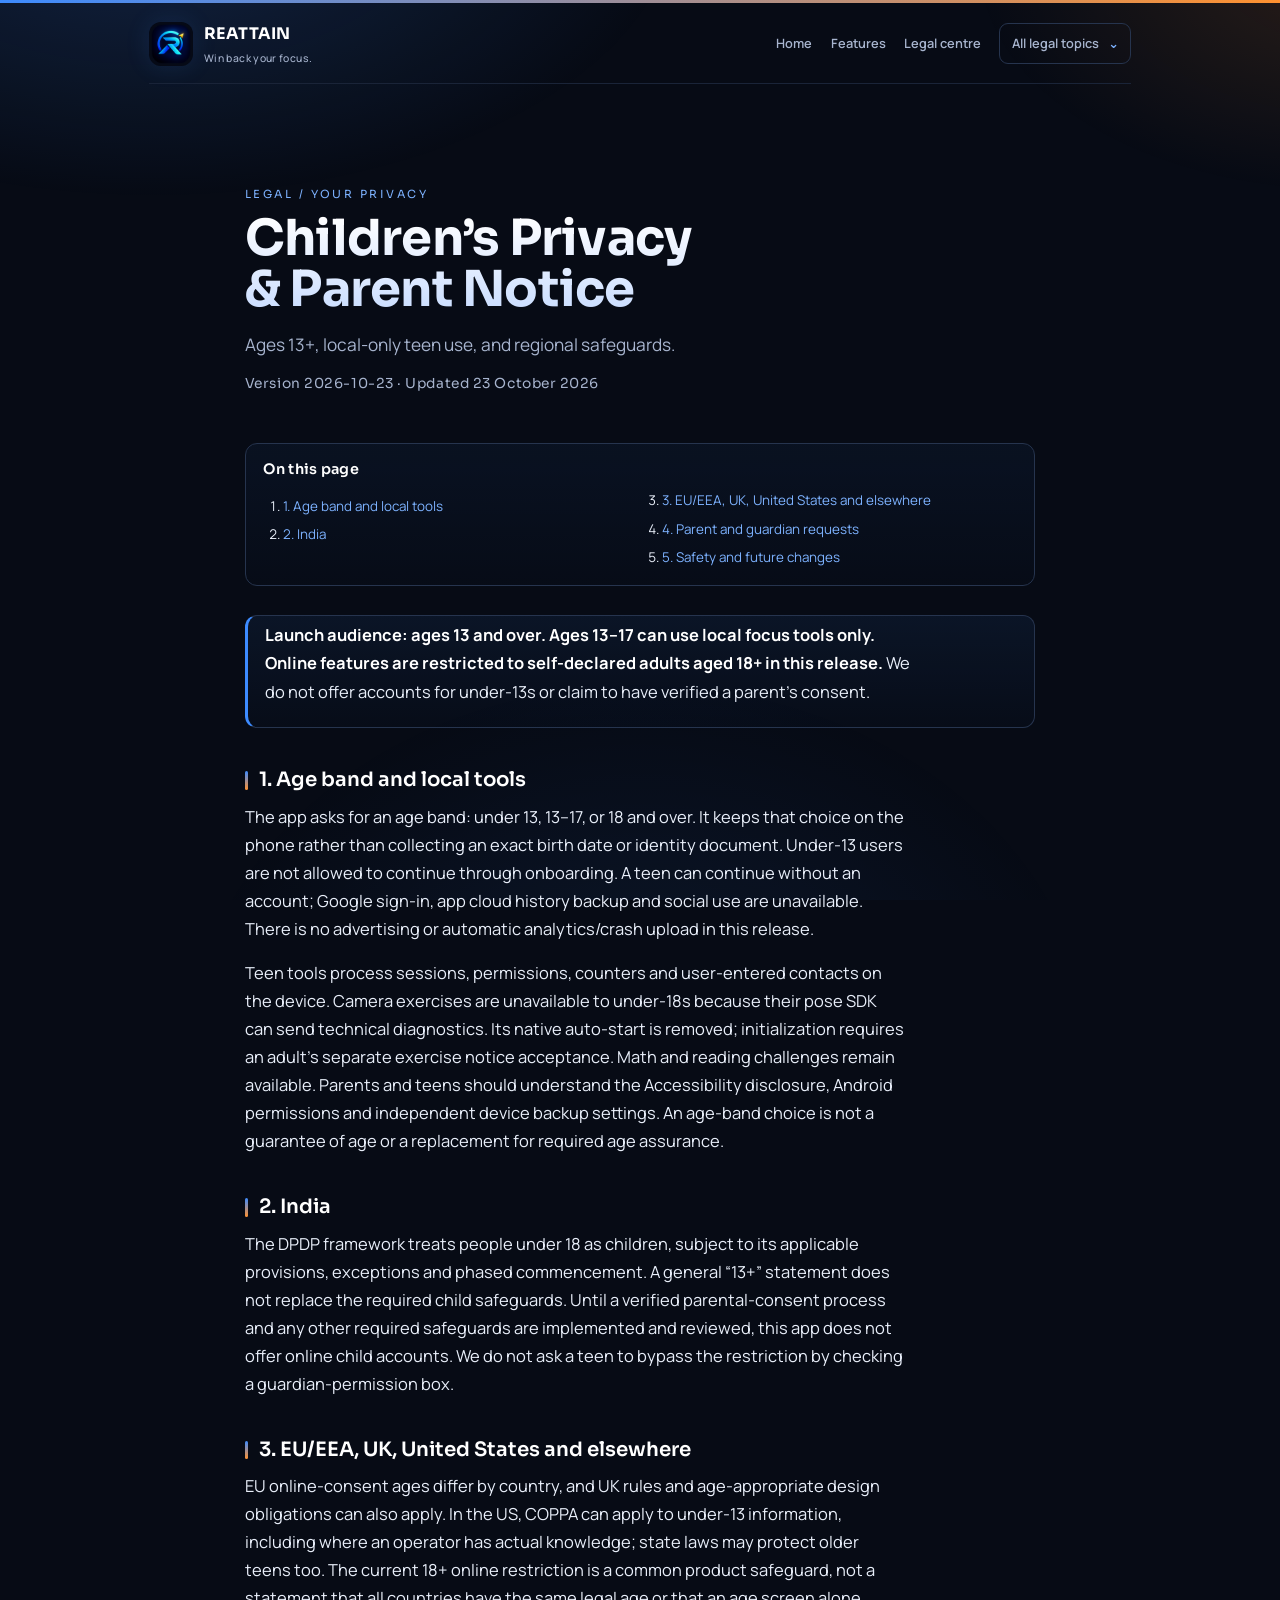
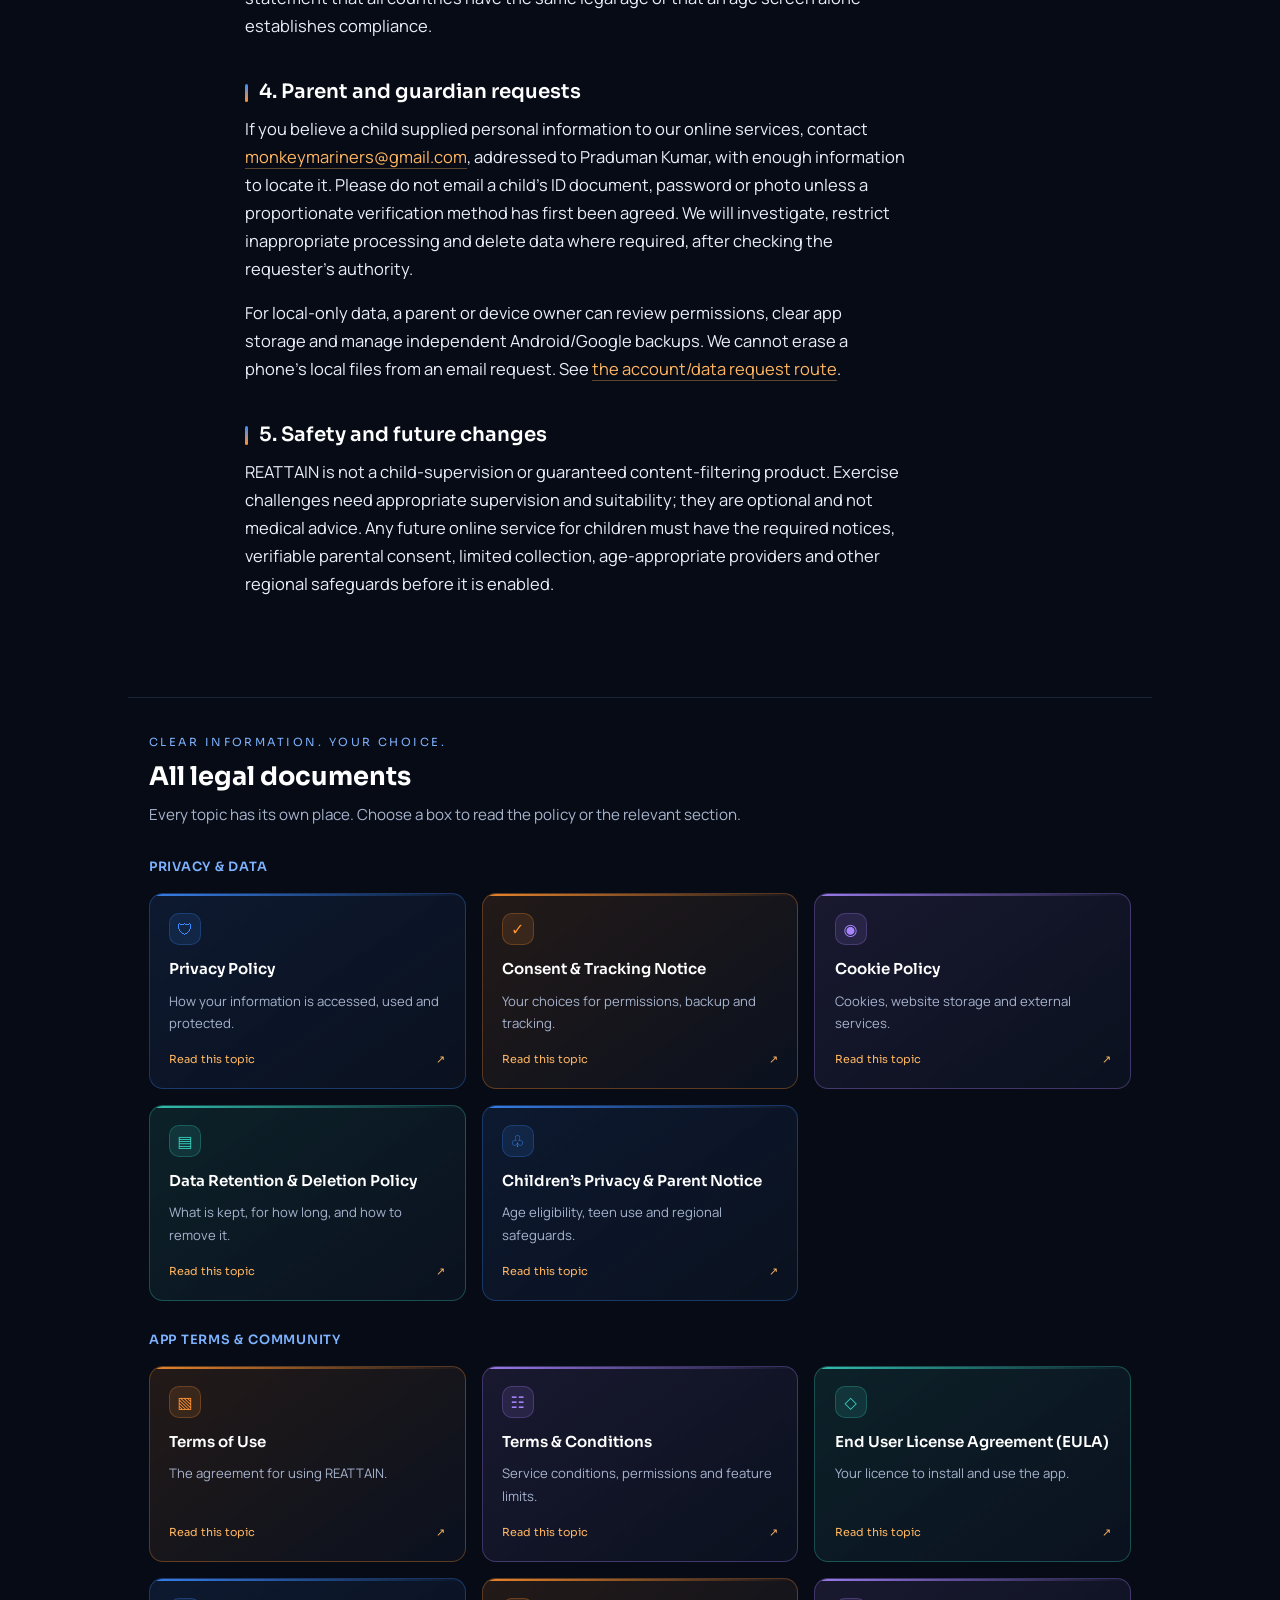
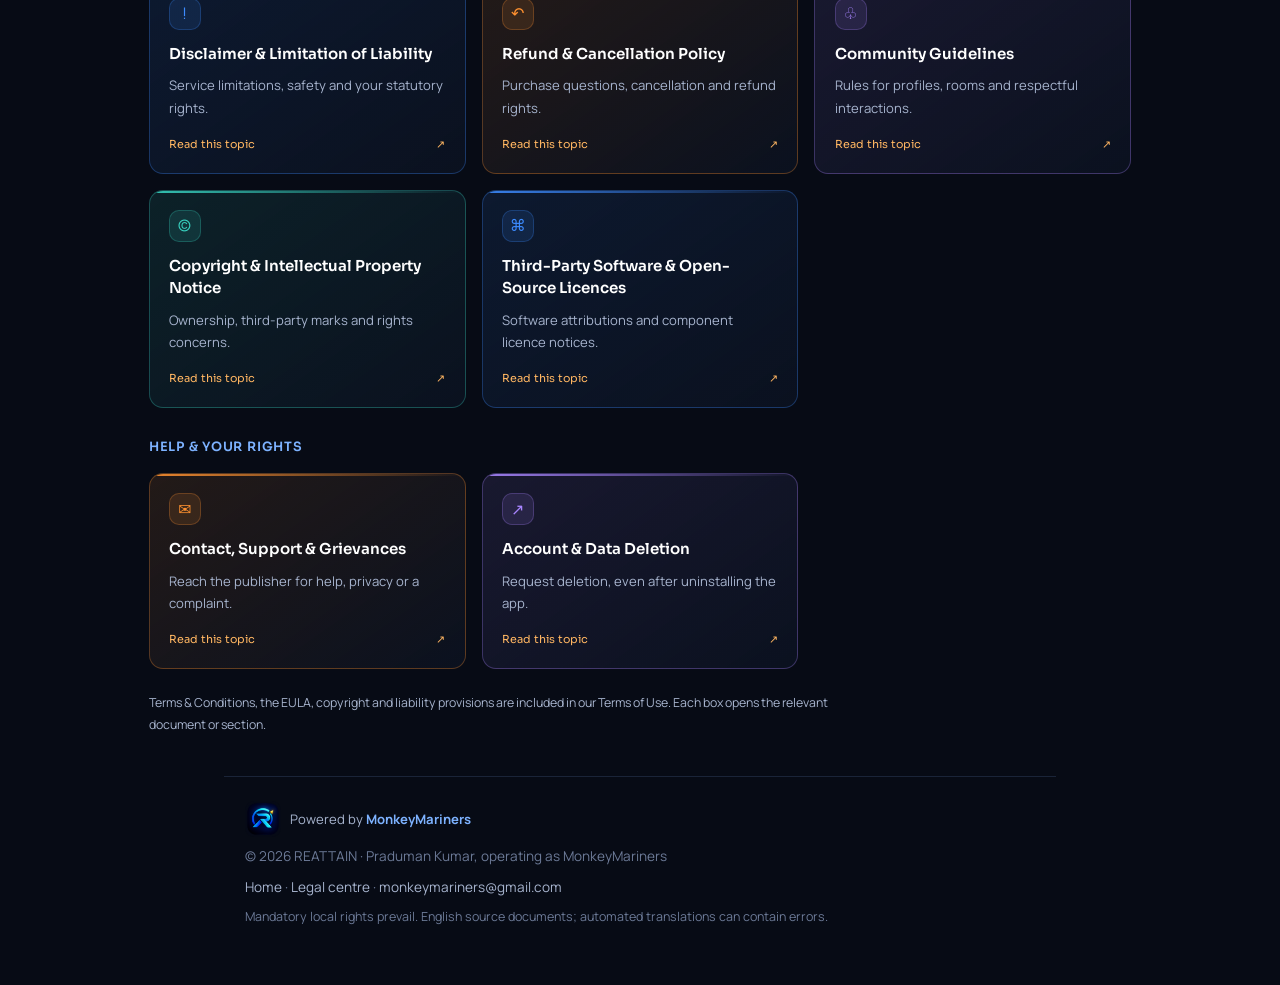
==== commit 66c82a5a: "Disclose exercise SDK diagnostics and adult camera safeguards" ====
--- a/children-privacy.html
+++ b/children-privacy.html
@@ -59,7 +59,7 @@
 <div class="box"><p><strong>Launch audience: ages 13 and over. Ages 13–17 can use local focus tools only. Online features are restricted to self-declared adults aged 18+ in this release.</strong> We do not offer accounts for under-13s or claim to have verified a parent’s consent.</p></div>
 <h2 id="age">1. Age band and local tools</h2>
 <p>The app asks for an age band: under 13, 13–17, or 18 and over. It keeps that choice on the phone rather than collecting an exact birth date or identity document. Under-13 users are not allowed to continue through onboarding. A teen can continue without an account; Google sign-in, app cloud history backup and social use are unavailable. There is no advertising or automatic analytics/crash upload in this release.</p>
-<p>Local tools can still process sessions, exercise frames, permissions, counts and user-entered contacts on the device. Parents and teens should understand the Accessibility disclosure, Android permissions and independent device backup settings. An age-band choice is not a guarantee of a user’s age or a replacement for any legally required age assurance.</p>
+<p>Teen tools process sessions, permissions, counters and user-entered contacts on the device. Camera exercises are unavailable to under-18s because their pose SDK can send technical diagnostics. Its native auto-start is removed; initialization requires an adult's separate exercise notice acceptance. Math and reading challenges remain available. Parents and teens should understand the Accessibility disclosure, Android permissions and independent device backup settings. An age-band choice is not a guarantee of age or a replacement for required age assurance.</p>
 <h2 id="india">2. India</h2>
 <p>The DPDP framework treats people under 18 as children, subject to its applicable provisions, exceptions and phased commencement. A general “13+” statement does not replace the required child safeguards. Until a verified parental-consent process and any other required safeguards are implemented and reviewed, this app does not offer online child accounts. We do not ask a teen to bypass the restriction by checking a guardian-permission box.</p>
 <h2 id="other-regions">3. EU/EEA, UK, United States and elsewhere</h2>
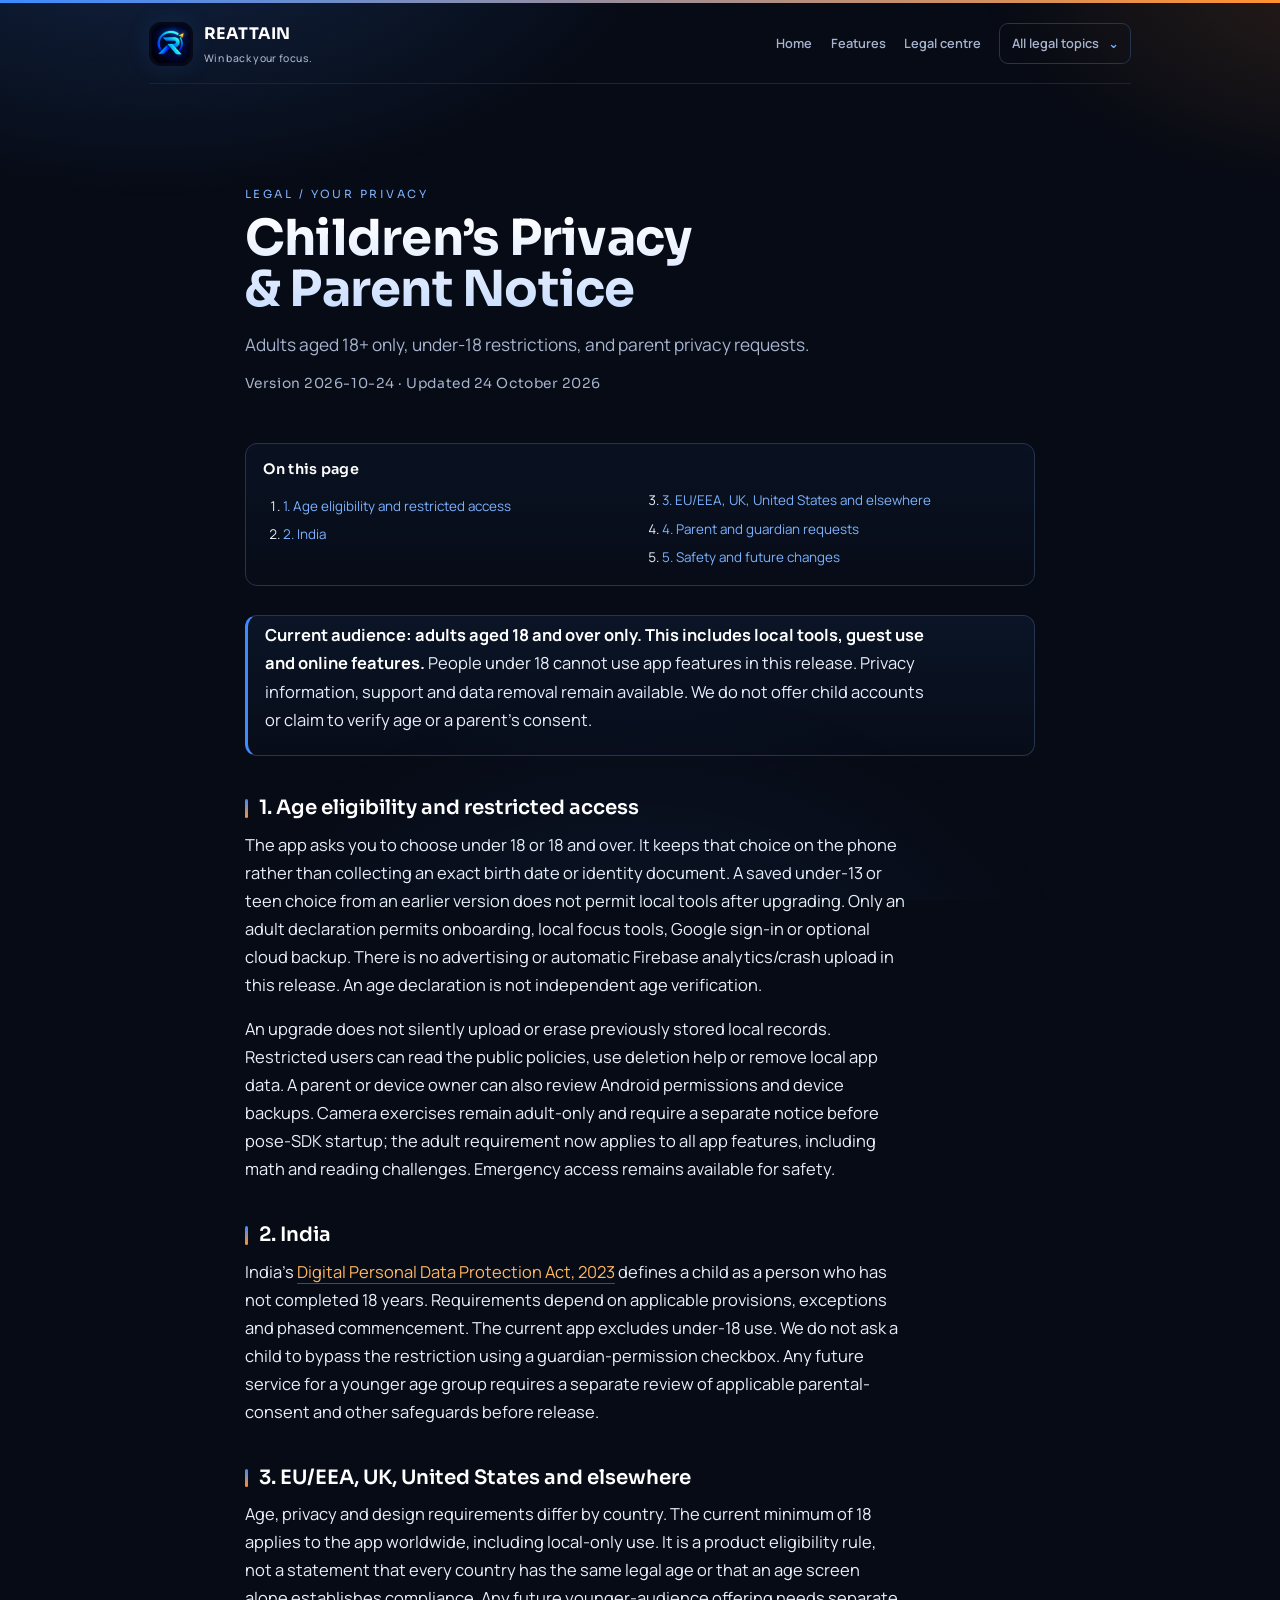
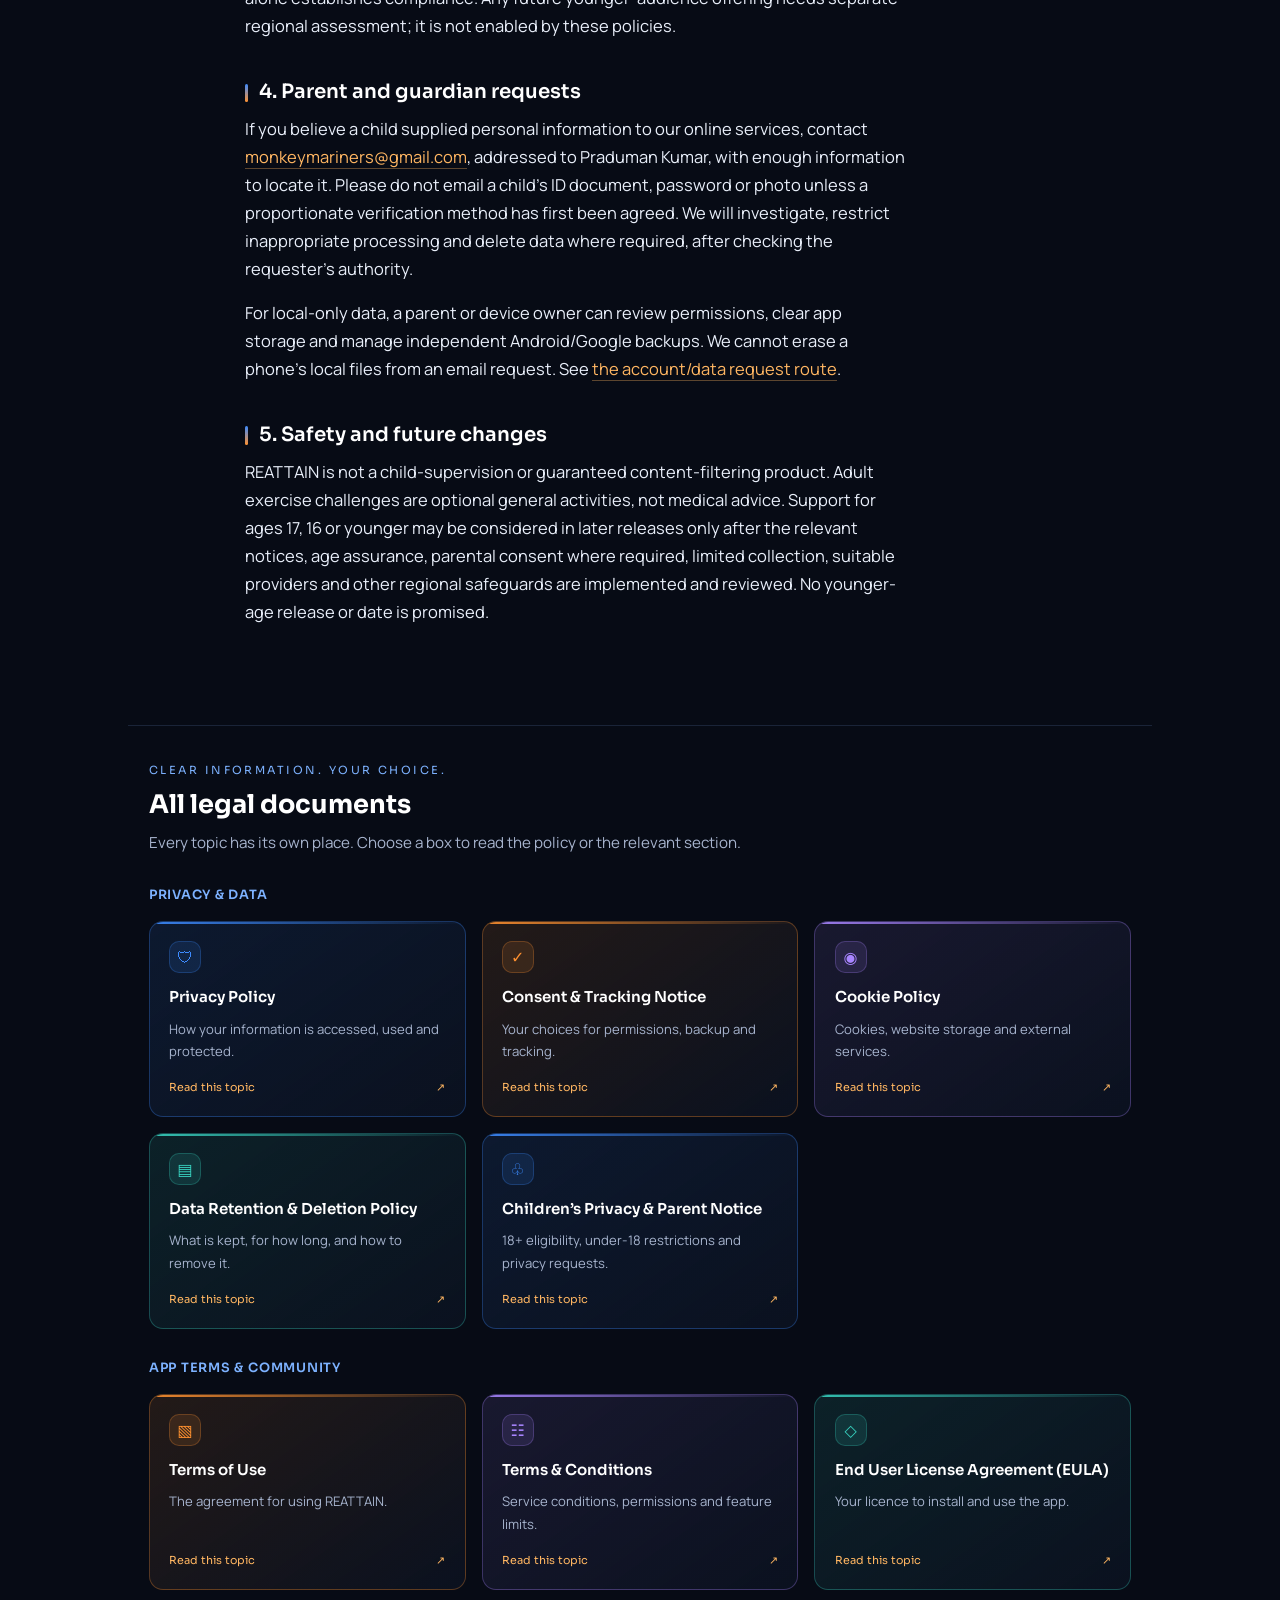
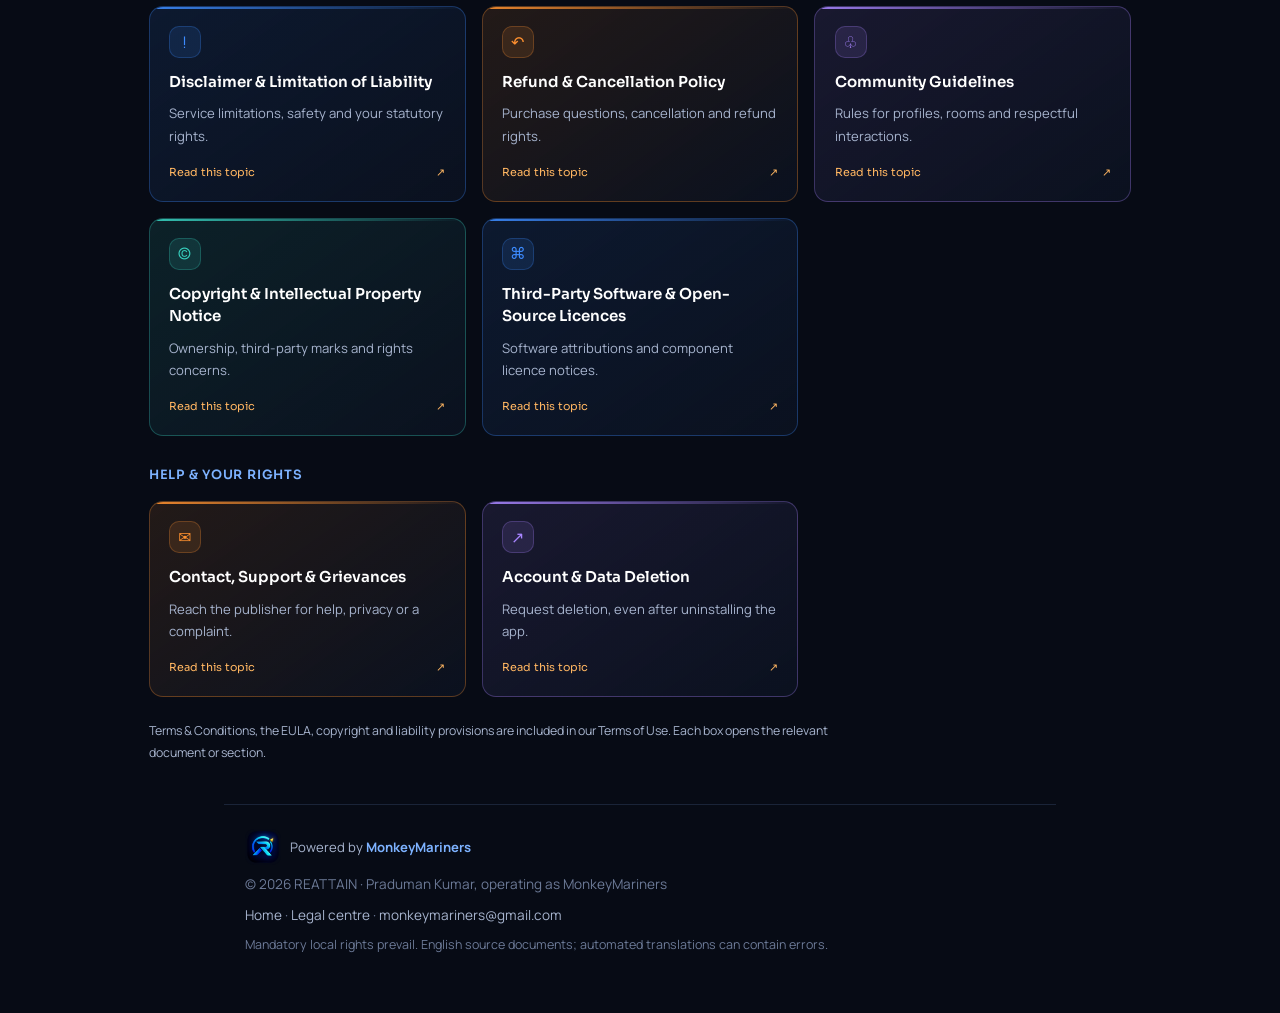
==== commit 6ea0176d: "Set adult-only eligibility across app policies and legal navigation" ====
--- a/children-privacy.html
+++ b/children-privacy.html
@@ -1,6 +1,6 @@
 <!DOCTYPE html>
 <html lang="en"><head><meta charset="utf-8"><meta name="viewport" content="width=device-width, initial-scale=1">
-<meta name="description" content="Ages 13+, local-only teen use, and regional safeguards.">
+<meta name="description" content="Adults aged 18+ only, under-18 restrictions, and parent privacy requests.">
 <meta http-equiv="Content-Security-Policy" content="default-src 'none'; style-src 'self'; font-src 'self'; img-src 'self' data:; base-uri 'none'; form-action 'none'">
 <meta name="referrer" content="strict-origin-when-cross-origin"><title>Children’s Privacy &amp; Parent Notice | REATTAIN</title>
 <link rel="icon" type="image/png" href="favicon.png"><link rel="stylesheet" href="style.css"></head>
@@ -53,22 +53,22 @@
     </nav>
   </div>
 </header>
-<div class="hero"><p class="eyebrow">Legal / Your privacy</p><h1>Children’s Privacy &amp; Parent Notice</h1><p class="lede">Ages 13+, local-only teen use, and regional safeguards.</p>
-<p class="updated">Version 2026-10-23 · Updated 23 October 2026</p></div>
-<main id="main" class="doc"><nav class="toc" aria-label="On this page"><h2>On this page</h2><ol><li><a href="#age">1. Age band and local tools</a></li><li><a href="#india">2. India</a></li><li><a href="#other-regions">3. EU/EEA, UK, United States and elsewhere</a></li><li><a href="#parents">4. Parent and guardian requests</a></li><li><a href="#safety">5. Safety and future changes</a></li></ol></nav>
-<div class="box"><p><strong>Launch audience: ages 13 and over. Ages 13–17 can use local focus tools only. Online features are restricted to self-declared adults aged 18+ in this release.</strong> We do not offer accounts for under-13s or claim to have verified a parent’s consent.</p></div>
-<h2 id="age">1. Age band and local tools</h2>
-<p>The app asks for an age band: under 13, 13–17, or 18 and over. It keeps that choice on the phone rather than collecting an exact birth date or identity document. Under-13 users are not allowed to continue through onboarding. A teen can continue without an account; Google sign-in, app cloud history backup and social use are unavailable. There is no advertising or automatic analytics/crash upload in this release.</p>
-<p>Teen tools process sessions, permissions, counters and user-entered contacts on the device. Camera exercises are unavailable to under-18s because their pose SDK can send technical diagnostics. Its native auto-start is removed; initialization requires an adult's separate exercise notice acceptance. Math and reading challenges remain available. Parents and teens should understand the Accessibility disclosure, Android permissions and independent device backup settings. An age-band choice is not a guarantee of age or a replacement for required age assurance.</p>
+<div class="hero"><p class="eyebrow">Legal / Your privacy</p><h1>Children’s Privacy &amp; Parent Notice</h1><p class="lede">Adults aged 18+ only, under-18 restrictions, and parent privacy requests.</p>
+<p class="updated">Version 2026-10-24 · Updated 24 October 2026</p></div>
+<main id="main" class="doc"><nav class="toc" aria-label="On this page"><h2>On this page</h2><ol><li><a href="#age">1. Age eligibility and restricted access</a></li><li><a href="#india">2. India</a></li><li><a href="#other-regions">3. EU/EEA, UK, United States and elsewhere</a></li><li><a href="#parents">4. Parent and guardian requests</a></li><li><a href="#safety">5. Safety and future changes</a></li></ol></nav>
+<div class="box"><p><strong>Current audience: adults aged 18 and over only. This includes local tools, guest use and online features.</strong> People under 18 cannot use app features in this release. Privacy information, support and data removal remain available. We do not offer child accounts or claim to verify age or a parent’s consent.</p></div>
+<h2 id="age">1. Age eligibility and restricted access</h2>
+<p>The app asks you to choose under 18 or 18 and over. It keeps that choice on the phone rather than collecting an exact birth date or identity document. A saved under-13 or teen choice from an earlier version does not permit local tools after upgrading. Only an adult declaration permits onboarding, local focus tools, Google sign-in or optional cloud backup. There is no advertising or automatic Firebase analytics/crash upload in this release. An age declaration is not independent age verification.</p>
+<p>An upgrade does not silently upload or erase previously stored local records. Restricted users can read the public policies, use deletion help or remove local app data. A parent or device owner can also review Android permissions and device backups. Camera exercises remain adult-only and require a separate notice before pose-SDK startup; the adult requirement now applies to all app features, including math and reading challenges. Emergency access remains available for safety.</p>
 <h2 id="india">2. India</h2>
-<p>The DPDP framework treats people under 18 as children, subject to its applicable provisions, exceptions and phased commencement. A general “13+” statement does not replace the required child safeguards. Until a verified parental-consent process and any other required safeguards are implemented and reviewed, this app does not offer online child accounts. We do not ask a teen to bypass the restriction by checking a guardian-permission box.</p>
+<p>India’s <a href="https://www.indiacode.nic.in/bitstream/123456789/22037/1/a2023-22.pdf">Digital Personal Data Protection Act, 2023</a> defines a child as a person who has not completed 18 years. Requirements depend on applicable provisions, exceptions and phased commencement. The current app excludes under-18 use. We do not ask a child to bypass the restriction using a guardian-permission checkbox. Any future service for a younger age group requires a separate review of applicable parental-consent and other safeguards before release.</p>
 <h2 id="other-regions">3. EU/EEA, UK, United States and elsewhere</h2>
-<p>EU online-consent ages differ by country, and UK rules and age-appropriate design obligations can also apply. In the US, COPPA can apply to under-13 information, including where an operator has actual knowledge; state laws may protect older teens too. The current 18+ online restriction is a common product safeguard, not a statement that all countries have the same legal age or that an age screen alone establishes compliance.</p>
+<p>Age, privacy and design requirements differ by country. The current minimum of 18 applies to the app worldwide, including local-only use. It is a product eligibility rule, not a statement that every country has the same legal age or that an age screen alone establishes compliance. Any future younger-audience offering needs separate regional assessment; it is not enabled by these policies.</p>
 <h2 id="parents">4. Parent and guardian requests</h2>
 <p>If you believe a child supplied personal information to our online services, contact <a href="mailto:monkeymariners@gmail.com?subject=REATTAIN%20child%20privacy%20request">monkeymariners@gmail.com</a>, addressed to Praduman Kumar, with enough information to locate it. Please do not email a child’s ID document, password or photo unless a proportionate verification method has first been agreed. We will investigate, restrict inappropriate processing and delete data where required, after checking the requester’s authority.</p>
 <p>For local-only data, a parent or device owner can review permissions, clear app storage and manage independent Android/Google backups. We cannot erase a phone’s local files from an email request. See <a href="delete-account.html">the account/data request route</a>.</p>
 <h2 id="safety">5. Safety and future changes</h2>
-<p>REATTAIN is not a child-supervision or guaranteed content-filtering product. Exercise challenges need appropriate supervision and suitability; they are optional and not medical advice. Any future online service for children must have the required notices, verifiable parental consent, limited collection, age-appropriate providers and other regional safeguards before it is enabled.</p>
+<p>REATTAIN is not a child-supervision or guaranteed content-filtering product. Adult exercise challenges are optional general activities, not medical advice. Support for ages 17, 16 or younger may be considered in later releases only after the relevant notices, age assurance, parental consent where required, limited collection, suitable providers and other regional safeguards are implemented and reviewed. No younger-age release or date is promised.</p>
 </main>
 <section class="legal-directory" id="legal-documents" aria-labelledby="legal-directory-title">
   <div class="directory-heading">
@@ -106,7 +106,7 @@
         <a class="legal-topic tone-blue" href="children-privacy.html">
           <span class="topic-icon" aria-hidden="true">♧</span>
           <h3>Children’s Privacy &amp; Parent Notice</h3>
-          <p>Age eligibility, teen use and regional safeguards.</p>
+          <p>18+ eligibility, under-18 restrictions and privacy requests.</p>
           <span class="topic-action">Read this topic <span aria-hidden="true">↗</span></span>
         </a>
       </div>
